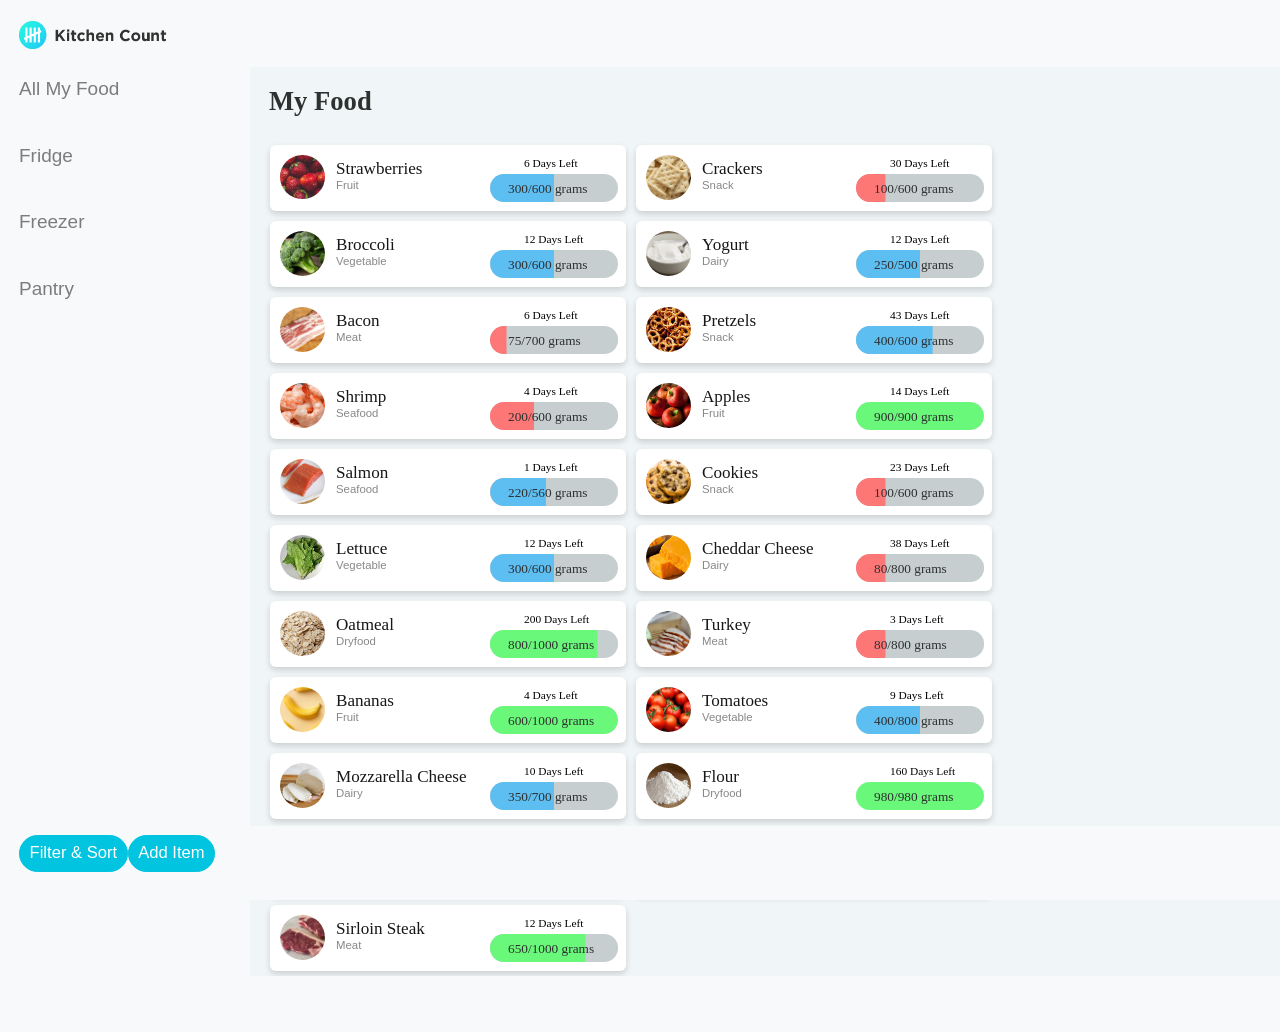
==== added.html @ c616e2ce "Initial commit" ====
<!DOCTYPE html>
<html lang="en">

<head>
  <meta charset="utf-8">
  <meta http-equiv="X-UA-Compatible" content="IE=edge">
  <meta name="viewport" content="width=device-width, initial-scale=1, shrink-to-fit=no">
  <meta name="description" content="">
  <meta name="author" content="">
  <title>Kitchen Count</title>
  <!-- Bootstrap core CSS-->
  <link href="vendor/bootstrap/css/bootstrap.min.css" rel="stylesheet">
  <!-- Custom fonts for this template-->
  <link href="vendor/font-awesome/css/font-awesome.min.css" rel="stylesheet" type="text/css">
  <!-- Custom styles for this template-->
  <link href="css/sb-admin.css" rel="stylesheet"> 
    
  <!-- Isotope CSS -->
  <link rel="stylesheet" href="css/isotope-docs.css" media="screen">
    
</head>

<body class="fixed-nav sticky-footer bg-light" id="page-top">
  <!-- Navigation-->
  <nav class="navbar navbar-expand-lg navbar-light bg-light fixed-top" id="mainNav">
    <a class="navbar-brand" href="index.html"><img src= img/logo-1.png width="150px;"> </a>
    <button class="navbar-toggler navbar-toggler-right" type="button" data-toggle="collapse" data-target="#navbarResponsive" aria-controls="navbarResponsive" aria-expanded="false" aria-label="Toggle navigation">
      <span class="navbar-toggler-icon"></span>
    </button>
      
    <!-- Start of top nav -->
      
    <div class="collapse navbar-collapse" id="navbarResponsive">
      <ul class="navbar-nav navbar-sidenav" id="exampleAccordion">
        <li class="nav-item" data-toggle="tooltip" data-placement="right" title="Dashboard">
          <a class="nav-link" href="index.html">
           
            <span class="nav-link-text">All My Food</span>
          </a>
        </li>
        <li class="nav-item" data-toggle="tooltip" data-placement="right" title="Charts">
          <a class="nav-link" href="fridge.html">
            
            <span class="nav-link-text">Fridge</span>
          </a>
        </li>
        <li class="nav-item" data-toggle="tooltip" data-placement="right" title="Tables">
          <a class="nav-link" href="freezer.html">
          
            <span class="nav-link-text">Freezer</span>
          </a>
        </li>
        
           <li class="nav-item" data-toggle="tooltip" data-placement="right" title="Tables">
          <a class="nav-link" href="pantry.html">
          
            <span class="nav-link-text">Pantry</span>
          </a>
        </li>
          
          
          
          
        <!--<li class="nav-item" data-toggle="tooltip" data-placement="right" title="Components">
          <a class="nav-link nav-link-collapse collapsed" data-toggle="collapse" href="#collapseComponents" data-parent="#exampleAccordion">
            <i class="fa fa-fw fa-wrench"></i> 
            <span class="nav-link-text">Pantry</span> -->
        <!--  </a>
          <ul class="sidenav-second-level collapse" id="collapseComponents">
            <li>
              <a href="navbar.html">Navbar</a>
            </li>
            <li>
              <a href="cards.html">Cards</a>
            </li>
          </ul>
        </li>
        <li class="nav-item" data-toggle="tooltip" data-placement="right" title="Example Pages">
          <a class="nav-link nav-link-collapse collapsed" data-toggle="collapse" href="#collapseExamplePages" data-parent="#exampleAccordion">
            <i class="fa fa-fw fa-file"></i>
            <span class="nav-link-text">Example Pages</span>
          </a>
          <ul class="sidenav-second-level collapse" id="collapseExamplePages">
            <li>
              <a href="login.html">Login Page</a>
            </li>
            <li>
              <a href="register.html">Registration Page</a>
            </li>
            <li>
              <a href="forgot-password.html">Forgot Password Page</a>
            </li>
            <li>
              <a href="blank.html">Blank Page</a>
            </li>
          </ul>
        </li>
        <li class="nav-item" data-toggle="tooltip" data-placement="right" title="Menu Levels">
          <a class="nav-link nav-link-collapse collapsed" data-toggle="collapse" href="#collapseMulti" data-parent="#exampleAccordion">
            <i class="fa fa-fw fa-sitemap"></i>
            <span class="nav-link-text">Menu Levels</span>
          </a>
          <ul class="sidenav-second-level collapse" id="collapseMulti">
            <li>
              <a href="#">Second Level Item</a>
            </li>
            <li>
              <a href="#">Second Level Item</a>
            </li>
            <li>
              <a href="#">Second Level Item</a>
            </li>
            <li>
              <a class="nav-link-collapse collapsed" data-toggle="collapse" href="#collapseMulti2">Third Level</a>
              <ul class="sidenav-third-level collapse" id="collapseMulti2">
                <li>
                  <a href="#">Third Level Item</a>
                </li>
                <li>
                  <a href="#">Third Level Item</a>
                </li>
                <li>
                  <a href="#">Third Level Item</a>
                </li>
              </ul>
            </li>
          </ul>
        </li>
        <li class="nav-item" data-toggle="tooltip" data-placement="right" title="Link">
          <a class="nav-link" href="#">
            <i class="fa fa-fw fa-link"></i>
            <span class="nav-link-text">Link</span>
          </a>
        </li> -->
     
          
        
    <!-- start of TOP NAV -->    
        
     <!-- <ul class="navbar-nav ml-auto">
        <li class="nav-item dropdown">
          <a class="nav-link dropdown-toggle mr-lg-2" id="messagesDropdown" href="#" data-toggle="dropdown" aria-haspopup="true" aria-expanded="false">
            <i class="fa fa-fw fa-envelope"></i>
            <span class="d-lg-none">Messages
              <span class="badge badge-pill badge-primary">12 New</span>
            </span>
            <span class="indicator text-primary d-none d-lg-block">
              <i class="fa fa-fw fa-circle"></i>
            </span>
          </a>
          <div class="dropdown-menu" aria-labelledby="messagesDropdown">
            <h6 class="dropdown-header">New Messages:</h6>
            <div class="dropdown-divider"></div>
            <a class="dropdown-item" href="#">
              <strong>David Miller</strong>
              <span class="small float-right text-muted">11:21 AM</span>
              <div class="dropdown-message small">Hey there! This new version of SB Admin is pretty awesome! These messages clip off when they reach the end of the box so they don't overflow over to the sides!</div>
            </a>
            <div class="dropdown-divider"></div>
            <a class="dropdown-item" href="#">
              <strong>Jane Smith</strong>
              <span class="small float-right text-muted">11:21 AM</span>
              <div class="dropdown-message small">I was wondering if you could meet for an appointment at 3:00 instead of 4:00. Thanks!</div>
            </a>
            <div class="dropdown-divider"></div>
            <a class="dropdown-item" href="#">
              <strong>John Doe</strong>
              <span class="small float-right text-muted">11:21 AM</span>
              <div class="dropdown-message small">I've sent the final files over to you for review. When you're able to sign off of them let me know and we can discuss distribution.</div>
            </a>
            <div class="dropdown-divider"></div>
            <a class="dropdown-item small" href="#">View all messages</a>
          </div>
        </li>
        <li class="nav-item dropdown">
          <a class="nav-link dropdown-toggle mr-lg-2" id="alertsDropdown" href="#" data-toggle="dropdown" aria-haspopup="true" aria-expanded="false">
            <i class="fa fa-fw fa-bell"></i>
            <span class="d-lg-none">Alerts
              <span class="badge badge-pill badge-warning">6 New</span>
            </span>
            <span class="indicator text-warning d-none d-lg-block">
              <i class="fa fa-fw fa-circle"></i>
            </span>
          </a>
          <div class="dropdown-menu" aria-labelledby="alertsDropdown">
            <h6 class="dropdown-header">New Alerts:</h6>
            <div class="dropdown-divider"></div>
            <a class="dropdown-item" href="#">
              <span class="text-success">
                <strong>
                  <i class="fa fa-long-arrow-up fa-fw"></i>Status Update</strong>
              </span>
              <span class="small float-right text-muted">11:21 AM</span>
              <div class="dropdown-message small">This is an automated server response message. All systems are online.</div>
            </a>
            <div class="dropdown-divider"></div>
            <a class="dropdown-item" href="#">
              <span class="text-danger">
                <strong>
                  <i class="fa fa-long-arrow-down fa-fw"></i>Status Update</strong>
              </span>
              <span class="small float-right text-muted">11:21 AM</span>
              <div class="dropdown-message small">This is an automated server response message. All systems are online.</div>
            </a>
            <div class="dropdown-divider"></div>
            <a class="dropdown-item" href="#">
              <span class="text-success">
                <strong>
                  <i class="fa fa-long-arrow-up fa-fw"></i>Status Update</strong>
              </span>
              <span class="small float-right text-muted">11:21 AM</span>
              <div class="dropdown-message small">This is an automated server response message. All systems are online.</div>
            </a>
            <div class="dropdown-divider"></div>
            <a class="dropdown-item small" href="#">View all alerts</a>
          </div>
        </li>
        <li class="nav-item">
          <form class="form-inline my-2 my-lg-0 mr-lg-2">
            <div class="input-group">
              <input class="form-control" type="text" placeholder="Search for...">
              <span class="input-group-append">
                <button class="btn btn-primary" type="button">
                  <i class="fa fa-search"></i>
                </button>
              </span>
            </div>
          </form>
        </li>
        <li class="nav-item">
          <a class="nav-link" data-toggle="modal" data-target="#exampleModal">
            <i class="fa fa-fw fa-sign-out"></i>Logout</a>
        </li>
      </ul>
        <!-- End of top Nav -->
        
    </div>
    </nav>
      <!-- end of NAV -->
      
  </nav>
  <div class="content-wrapper">
    <div class="container-fluid">
      <!-- Breadcrumbs-->
     <!-- <ol class="breadcrumb">
        <li class="breadcrumb-item">
          <a href="index.html">Dashboard</a>
        </li>
        <li class="breadcrumb-item active">Blank Page</li>
      </ol> -->
      <div class="row">
          
        <div class="col-12">
          <h3>My Food</h3>
  
            
            
<!-- original placement and title for ADD ITEM BTN -->
<!-- <p><button type="button" class="btn btn-primary" data-toggle="modal" data-target="#exampleModalCenter">
 Add Food Item </button></p> -->
        
            
<!-- start of the modal code for adding items -->            
<!-- Modal -->
<div class="modal fade" id="exampleModalCenter" tabindex="-1" role="dialog" aria-labelledby="exampleModalCenterTitle" aria-hidden="true">
  <div class="modal-dialog modal-dialog-centered" role="document">
    <div class="modal-content">
      <div class="modal-header">
        <h3 class="modal-title" id="exampleModalLongTitle">Add Food Item</h3>
        <button type="button" class="close" data-dismiss="modal" aria-label="Close">
          <span aria-hidden="true">&times;</span>
        </button>
      </div>
      <div class="modal-body">
        
          
          
          <div class="card-body">
        <form>
          <div class="form-group">
            <div class="form-row">
              <div class="col-md-6">
                <label for="exampleInputName">Item Name</label>
                <input class="form-control" id="exampleInputName" type="text" aria-describedby="nameHelp" placeholder="Enter the name of the food item">
              </div>
              <div class="col-md-6">
                <label for="exampleInputLastName">Quantity</label>
                <input class="form-control" id="exampleInputLastName" type="text" aria-describedby="nameHelp" placeholder="Enter last name">
              </div>
            </div>
          </div>
            
            
            
          <div class="form-group">
            <label for="exampleInputEmail1">Expiration</label>
            <input class="form-control" id="exampleInputEmail1" type="email" aria-describedby="emailHelp" placeholder="Enter email">
          </div>
            
          <div class="form-group">
            <div class="form-row">
              <div class="col-md-6">
                <label for="exampleInputPassword1">Password</label>
                <input class="form-control" id="exampleInputPassword1" type="password" placeholder="Password">
              </div>
              <div class="col-md-6">
                <label for="exampleConfirmPassword">Confirm password</label>
                <input class="form-control" id="exampleConfirmPassword" type="password" placeholder="Confirm password">
              </div>
            </div>
          </div>
         
        </form>
        
      </div>
          
          
          
      </div>
      <div class="modal-footer">
        <button type="button" class="btn btn-secondary btn-sm" data-dismiss="modal">Cancel</button>
        <!--<button class="insert-button btn-primary">Add</button> -->
          
          
      <button type="button" class="btn btn-primary btn-sm" data-dismiss="modal">Add item</button>
      </div>
    </div>
  </div>
</div>
          
<!-- End of the modal for adding items -->            

<!-- Modal for edit -->            
<div class="modal fade" id="editmodal" tabindex="-1" role="dialog" aria-labelledby="exampleModalCenterTitle" aria-hidden="true">
  <div class="modal-dialog modal-dialog-centered" role="document">
    <div class="modal-content">
      <div class="modal-header">
        <h3> Strawberries</h3>
        <button type="button" class="close" data-dismiss="modal" aria-label="Close">
          <span aria-hidden="true">&times;</span>
        </button>
      </div>
      <div class="modal-body">
        ...
      </div>
      <div class="modal-footer">
        <button type="button" class="btn btn-secondary" data-dismiss="modal">Cancel</button>
        <button type="button" class="btn btn-primary">Save</button>
      </div>
    </div>
  </div>
</div>            
      
            
            
            

         <!-- <p>This is a visual list of all the items you have in your fridge.</p> -->
            
            
            
            <!-- ISOTOPE integration -->
      
       <div class="big-demo" data-js="hero-demo">

              <!--
  <div class="ui-group">
    <h3 class="ui-group__title">Filter</h3>
    <div class="filters button-group js-radio-button-group">
      <button class="button is-checked" data-filter="*">show all</button>
      <button class="button" data-filter=".metal">Meat</button>
      <button class="button" data-filter=".transition">Dairy</button>
      <button class="button" data-filter="ium">Fruit</button>
    </div>
  </div>
  <div class="ui-group">
    <h3 class="ui-group__title">Sort</h3>
    <div class="sort-by button-group js-radio-button-group">
      <button class="button is-checked" data-sort-by="original-order">original order</button>
      <button class="button" data-sort-by="name">Name</button>
      <button class="button" data-sort-by="symbol">Quantity</button>
      <button class="button" data-sort-by="Expiration">Expiration</button>
    </div>
  </div> -->


<!--<pre class="code-display"><code>$grid.isotope({
  itemSelector: <span class="string">&apos;.element-item&apos;</span>,
  layoutMode: <span class="string">&apos;fitRows&apos;</span>,
  ...
})</code></pre> -->
           
          

  <div class="grid">
      
      <div class="element-item fruit " data-category="fruit" data-toggle="modal" data-target="#editmodal">
        <h5 class="name">Strawberries</h5>      
          <p class="symbol"><img src= img/strawberries.jpg width="45px;" style="border-radius:50px;"></p>  
        <p class="type">Fruit</p>      
        <p class="bar"><img src= img/50.png ></p>   
        <p class="weight">300/600 grams</p>  
        <p class="number">6 Days Left</p>   
      </div>
      
 <div class="element-item snack " data-category="snack">
        <h5 class="name">Crackers</h5>
        <p class="symbol"><img src= img/crackers.jpg width="45px;" style="border-radius:50px;"></p>  
       <!-- <p class="symbol"><img src= img/apples.jpg width="45px;"></p> -->
        <p class="type">Snack</p>
        <p class="bar"><img src= img/16.png ></p>   
        <p class="weight">100/600 grams</p>  
        <p class="number">30 Days Left</p>  
      </div>
       
    
       <div class="element-item vegetable " data-category="post-transition">
        <h5 class="name">Broccoli</h5>
        <p class="symbol"><img src= img/broc.jpg width="45px;" style="border-radius:50px;"></p>  
        <!--<p class="symbol"><img src= img/lettuce.jpg width="45px;"></p> -->
         <p class="type">Vegetable</p>
        <p class="bar"><img src= img/50.png ></p>   
        <p class="weight">300/600 grams</p>  
        <p class="number">12 Days Left</p>  
      </div>
      
      <div class="element-item dairy " data-category="dairy">
        <h5 class="name">Yogurt</h5>
         <p class="symbol"><img src= img/yogurt.jpg width="45px;" style="border-radius:50px;"></p>  
        <!--<p class="symbol"><img src= img/lettuce.jpg width="45px;"></p> -->
         <p class="type">Dairy</p>
        <p class="bar"><img src= img/50.png ></p>   
        <p class="weight">250/500 grams</p>  
        <p class="number">12 Days Left</p>  
      </div>
      
      
      <div class="element-item meat " data-category="meat" data-toggle="modal" data-target="#editmodal">
        <h5 class="name">Bacon</h5>      
          <p class="symbol"><img src= img/bacon.jpg width="45px;" style="border-radius:50px;"></p>  
        <p class="type">Meat</p>      
        <p class="bar"><img src= img/10.png ></p>   
        <p class="weight">75/700 grams</p>  
        <p class="number">6 Days Left</p>   
      </div>
      
      
      <div class="element-item snack " data-category="snack">
        <h5 class="name">Pretzels</h5>
        <p class="symbol"><img src= img/pretzels.jpg width="45px;" style="border-radius:50px;"></p>  
       <!-- <p class="symbol"><img src= img/apples.jpg width="45px;"></p> -->
        <p class="type">Snack</p>
        <p class="bar"><img src= img/60.png ></p>   
        <p class="weight">400/600 grams</p>  
        <p class="number">43 Days Left</p>  
      </div>
      
      
      <div class="element-item seafood " data-category="seafood">
        <h5 class="name">Shrimp</h5>
      <!-- <p class="symbol"><img src= img/milk.jpg width="45px;"></p> -->   
      <!-- <img class="img-circle" src="img/milk.jpg" width="45px" height="45px";> -->
          <p class="symbol"><img src= img/shrimp.jpg width="45px;" style="border-radius:50px;"></p>
          <p class="type">Seafood</p>
        <p class="bar"><img src= img/32.png ></p>   
        <p class="weight">200/600 grams</p>  
        <p class="number">4 Days Left</p>   
      </div>
      
      
      <div class="element-item fruit " data-category="fruit">
        <h5 class="name">Apples</h5>
        <p class="symbol"><img src= img/apples.jpg width="45px;" style="border-radius:50px;"></p>  
       <!-- <p class="symbol"><img src= img/apples.jpg width="45px;"></p> -->
        <p class="type">Fruit</p>
        <p class="bar"><img src= img/100.png ></p>   
        <p class="weight">900/900 grams</p>  
        <p class="number">14 Days Left</p>  
      </div>
      
      
      
      <div class="element-item seafood " data-category="seafood">
        <h5 class="name">Salmon</h5>
        <p class="symbol"><img src= img/salmon.jpg width="45px;" style="border-radius:50px;"></p>  
      <!--  <p class="symbol"><img src= img/salmon.jpg width="45px;"></p> -->
        <p class="type">Seafood</p>
        <p class="bar"><img src= img/40.png ></p>   
        <p class="weight">220/560 grams</p>  
        <p class="number">1 Days Left</p>  
      </div>
      
       <div class="element-item snack " data-category="snack">
        <h5 class="name">Cookies</h5>
        <p class="symbol"><img src= img/cookies.jpg width="45px;" style="border-radius:50px;"></p>  
       <!-- <p class="symbol"><img src= img/apples.jpg width="45px;"></p> -->
        <p class="type">Snack</p>
        <p class="bar"><img src= img/16.png ></p>   
        <p class="weight">100/600 grams</p>  
        <p class="number">23 Days Left</p>  
      </div>
      
      
      <div class="element-item vegetable " data-category="post-transition">
        <h5 class="name">Lettuce</h5>
        <p class="symbol"><img src= img/lettuce.jpg width="45px;" style="border-radius:50px;"></p>  
        <!--<p class="symbol"><img src= img/lettuce.jpg width="45px;"></p> -->
         <p class="type">Vegetable</p>
        <p class="bar"><img src= img/50.png ></p>   
        <p class="weight">300/600 grams</p>  
        <p class="number">12 Days Left</p>  
      </div>
      
      <div class="element-item dairy " data-category="transition">
        <h5 class="name">Cheddar Cheese</h5>
        <p class="symbol"><img src= img/cheddar.jpg width="45px;" style="border-radius:50px;"></p>  
        <!--<p class="symbol"><img src= img/lettuce.jpg width="45px;"></p> -->
         <p class="type">Dairy</p>
        <p class="bar"><img src= img/16.png ></p>   
        <p class="weight">80/800 grams</p>  
        <p class="number">38 Days Left</p>  
      </div>
      
      
      <div class="element-item dryfood " data-category="dryfood">
        <h5 class="name">Oatmeal</h5>
       <p class="symbol"><img src= img/oat.jpg width="45px;" style="border-radius:50px;"></p>  
        <!--<p class="symbol"><img src= img/lettuce.jpg width="45px;"></p> -->
         <p class="type">Dryfood</p>
        <p class="bar"><img src= img/80.png ></p>   
        <p class="weight">800/1000 grams</p>  
        <p class="number">200 Days Left</p>  
      </div>
      
      
      <div class="element-item meat " data-category="meat">
        <h5 class="name">Turkey</h5>
         <p class="symbol"><img src= img/turkey.jpg width="45px;" style="border-radius:50px;"></p>  
        <!--<p class="symbol"><img src= img/lettuce.jpg width="45px;"></p> -->
         <p class="type">Meat</p>
        <p class="bar"><img src= img/16.png ></p>   
        <p class="weight">80/800 grams</p>  
        <p class="number">3 Days Left</p>  
      </div>
      
      
      <div class="element-item fruit " data-category="fruit">
        <h5 class="name">Bananas</h5>
        <p class="symbol"><img src= img/banana.jpg width="45px;" style="border-radius:50px;"></p>  
       <!-- <p class="symbol"><img src= img/apples.jpg width="45px;"></p> -->
        <p class="type">Fruit</p>
        <p class="bar"><img src= img/100.png ></p>   
        <p class="weight">600/1000 grams</p>  
        <p class="number">4 Days Left</p>  
      </div>
      
      <div class="element-item vegetable " data-category="alkali">
        <h5 class="name">Tomatoes</h5>
         <p class="symbol"><img src= img/tomatoes.jpg width="45px;" style="border-radius:50px;"></p>  
        <!--<p class="symbol"><img src= img/lettuce.jpg width="45px;"></p> -->
         <p class="type">Vegetable</p>
        <p class="bar"><img src= img/50.png ></p>   
        <p class="weight">400/800 grams</p>  
        <p class="number">9 Days Left</p>  
      </div>
      
      <div class="element-item dairy " data-category="dairy">
        <h5 class="name">Mozzarella Cheese</h5>
         <p class="symbol"><img src= img/mozz.jpg width="45px;" style="border-radius:50px;"></p>  
        <!--<p class="symbol"><img src= img/lettuce.jpg width="45px;"></p> -->
         <p class="type">Dairy</p>
        <p class="bar"><img src= img/50.png ></p>   
        <p class="weight">350/700 grams</p>  
        <p class="number">10 Days Left</p>  
      </div>
      
      <div class="element-item dryfood " data-category="transition">
        <h5 class="name">Flour</h5>
         <p class="symbol"><img src= img/flour.jpg width="45px;" style="border-radius:50px;"></p>  
        <!--<p class="symbol"><img src= img/lettuce.jpg width="45px;"></p> -->
         <p class="type">Dryfood</p>
        <p class="bar"><img src= img/100.png ></p>   
        <p class="weight">980/980 grams</p>  
        <p class="number">160 Days Left</p>  
      </div>
      
      <div class="element-item dryfood " data-category="dryfood">
        <h5 class="name">Peanuts</h5>
       <p class="symbol"><img src= img/peanuts.jpg width="45px;" style="border-radius:50px;"></p>  
        <!--<p class="symbol"><img src= img/lettuce.jpg width="45px;"></p> -->
         <p class="type">Dryfood</p>
        <p class="bar"><img src= img/80.png ></p>   
        <p class="weight">800/1000 grams</p>  
        <p class="number">180 Days Left</p>  
      </div>
      
      <div class="element-item dairy " data-category="transition">
        <h5 class="name">Butter</h5>
        <p class="symbol"><img src= img/butter.jpg width="45px;" style="border-radius:50px;"></p>  
        <!--<p class="symbol"><img src= img/lettuce.jpg width="45px;"></p> -->
         <p class="type">Dairy</p>
        <p class="bar"><img src= img/80.png ></p>   
        <p class="weight">700/800 grams</p>  
        <p class="number">48 Days Left</p>  
      </div>
      
      
       <div class="element-item meat " data-category="meat">
        <h5 class="name">Sirloin Steak</h5>
       <p class="symbol"><img src= img/steak.jpg width="45px;" style="border-radius:50px;"></p>  
        <!--<p class="symbol"><img src= img/lettuce.jpg width="45px;"></p> -->
         <p class="type">Meat</p>
        <p class="bar"><img src= img/75.png ></p>   
        <p class="weight">650/1000 grams</p>  
        <p class="number">12 Days Left</p>  
      </div>
      
      <!-- NOT USED RIGHT NOW -->
      
    <!--



<div class="element-item alkaline-earth metal " data-category="alkaline-earth">
        <h5 class="name">Calcium</h5>
        <p class="symbol"><img src= img/ width="45px;"></p>
        <p class="number">20</p>
        <p class="weight">40.078</p>
      </div>





<div class="element-item metalloid " data-category="metalloid">
        <h5 class="name">Antimony</h5>
        <p class="symbol">Sb</p>
        <p class="number">51</p>
        <p class="weight">121.76</p>
      </div>
      <div class="element-item transition metal " data-category="transition">
        <h5 class="name">Cobalt</h5>
        <p class="symbol">Co</p>
        <p class="number">27</p>
        <p class="weight">58.933</p>
      </div>
      <div class="element-item lanthanoid metal inner-transition " data-category="lanthanoid">
        <h5 class="name">Ytterbium</h5>
        <p class="symbol">Yb</p>
        <p class="number">70</p>
        <p class="weight">173.054</p>
      </div>
      <div class="element-item noble-gas nonmetal " data-category="noble-gas">
        <h5 class="name">Argon</h5>
        <p class="symbol">Ar</p>
        <p class="number">18</p>
        <p class="weight">39.948</p>
      </div>
      <div class="element-item diatomic nonmetal " data-category="diatomic">
        <h5 class="name">Nitrogen</h5>
        <p class="symbol">N</p>
        <p class="number">7</p>
        <p class="weight">14.007</p>
      </div>
      <div class="element-item actinoid metal inner-transition " data-category="actinoid">
        <h5 class="name">Uranium</h5>
        <p class="symbol">U</p>
        <p class="number">92</p>
        <p class="weight">238.029</p>
      </div>
      <div class="element-item actinoid metal inner-transition " data-category="actinoid">
        <h5 class="name">Plutonium</h5>
        <p class="symbol">Pu</p>
        <p class="number">94</p>
        <p class="weight">(244)</p>
      </div> -->
  </div>

  
              
              
            <!--  <nav class="navbar navbar-expand-lg navbar-light bg-light fixed-top" id="mainNav"> -->
              
              
              
<!-- original nav -->              
<!--<nav class="navbar navbar-default fixed-bottom"> -->
    <nav class="navbar navbar-expand-lg bg-light fixed-bottom">              
     <!-- <div class="container"> -->
        
            <p>
                <a class="btn btn-primary btn-sm" 
                   data-toggle="collapse" 
                   href="#collapseExample" 
                   role="button" 
                   aria-expanded="false" 
                   aria-controls="collapseExample">Filter &amp; Sort
                </a>
            </p>
        
                
                <p><button type="button" class="btn btn-primary btn-sm" data-toggle="modal" data-target="#exampleModalCenter"> Add Item </button></p>
                
                

<div class="collapse" id="collapseExample">
    <!-- card for nav -->
    <!-- <div class="card card-body"> -->
  
      
      
  <!--filter original -->    
 <!--      <div class="ui-group">
    <h3 class="ui-group__title">Filter</h3>
    <div class="filters button-group js-radio-button-group">
      <button class="button is-checked" data-filter="*">show all</button>
      <button class="button" data-filter=".metal">Meat</button>
      <button class="button" data-filter=".dairy">Dairy</button>
      <button class="button" data-filter=".fruit">Fruit</button>
    </div>
  </div>  -->    
    
    <!--        <div class="ui-group">
    <h5>Filter</h5>
    <div class="filters button-group js-radio-button-group btn-sm">
      <button class="button is-checked" data-filter="*">All</button>
      <button class="button" data-filter=".metal">Meat</button>
      <button class="button" data-filter=".dairy">Dairy</button>
      <button class="button" data-filter=".fruit">Fruit</button>
    </div>
  </div> -->
      
      <div class="ui-group"> 
           
    <!--    <div class="ui-group"> -->
     <!--  <h5>Filter</h5> --> 
    <div class="filters button-groups js-radio-button-group btn-sm">
      <h5>Filter</h5>    
      
          
      <button class="button is-checked" data-filter="*">All</button>
      <button class="button" data-filter=".meat">Meat</button>
      <button class="button" data-filter=".dairy">Dairy</button>
      <button class="button" data-filter=".seafood">Seafood</button>    
      <button class="button" data-filter=".fruit">Fruit</button>
      <button class="button" data-filter=".snack">Snack</button>     
      <button class="button" data-filter=".vegetable">Vegetable</button>    
      <button class="button" data-filter=".dryfood">Dry food</button>
           
    </div>
          
  </div>
    
  <div class="ui-group">
    <!--<h6 class="ui-group__title">Sort</h6> -->
   <!-- <h5>Sort</h5>  -->
    <div class="sort-by button-groups js-radio-button-group btn-sm">
      <h5>Sort</h5>  
      <button class="button is-checked" data-sort-by="original-order">Original</button>
      <button class="button" data-sort-by="name">Name</button>
     
      <button class="button" data-sort-by="number">Expiration</button>
      <button class="button" data-sort-by="weight">Weight</button>    
    </div>
  </div>
      
      
      
      
  <!--</div> -->
</div>
                  
    <!--    </div> -->
        
        
</nav>
         
              
              
              
              
              
              
              
 </div> 
            
            
            
            
            
    <!-- end of ISOTOPE code -->        
            
        </div>
      </div>
    </div>
    <!-- /.container-fluid-->
    <!-- /.content-wrapper-->
      
    <!-- original footer -->  
      
   <!-- <footer class="sticky-footer">
      <div class="container">
        <div class="text-center">
          <small>Copyright © Your Website 2018</small>
        </div>
      </div>
    </footer> -->
    <!-- Scroll to Top Button-->
   
      <!-- <a class="scroll-to-top rounded" href="#page-top">
      <i class="fa fa-angle-up"></i>
    </a> -->
      
      
      <!-- lower nav bar -->
      
      
      
      
      

      
      
      
      
      
      
      
      
      
     
      
      
     <!-- <div class="collapse navbar-collapse" id="navbarResponsive"> -->
      <!-- class="fixed-nav sticky-footer bg-dark" id="page-top">-->
        
      
<!--       <nav class="navbar navbar-default fixed-bottom">
      
  <a class="navbar-brand" href="#">Fixed bottom</a>
           
           
           
             
              <div class="container">
        
            
            <p>
  <a class="btn btn-primary" data-toggle="collapse" href="#collapseExample" role="button" aria-expanded="false" aria-controls="collapseExample">
    Filter &amp; Sort
  </a>
  
</p>
<div class="collapse" id="collapseExample">
  <div class="card card-body">
  
        <div class="ui-group">
    <h3 class="ui-group__title">Filter</h3>
    <div class="filters button-group js-radio-button-group">
      <button class="button is-checked" data-filter="*">show all</button>
      <button class="button" data-filter=".metal">Meat</button>
      <button class="button" data-filter=".transition">Dairy</button>
      <button class="button" data-filter="ium">Fruit</button>
    </div>
  </div>
  <div class="ui-group">
    <h3 class="ui-group__title">Sort</h3>
    <div class="sort-by button-group js-radio-button-group">
      <button class="button is-checked" data-sort-by="original-order">original order</button>
      <button class="button" data-sort-by="name">Name</button>
      <button class="button" data-sort-by="symbol">Quantity</button>
      <button class="button" data-sort-by="Expiration">Expiration</button>
    </div>
  </div>
      
      
      
      
  </div>
</div>
                  
        </div>
</nav>
         
         
         -->
       
    
     
      
      
      
      
    <!-- Logout Modal-->
    <div class="modal fade" id="exampleModal" tabindex="-1" role="dialog" aria-labelledby="exampleModalLabel" aria-hidden="true">
      <div class="modal-dialog" role="document">
        <div class="modal-content">
          <div class="modal-header">
            <h5 class="modal-title" id="exampleModalLabel">Ready to Leave?</h5>
            <button class="close" type="button" data-dismiss="modal" aria-label="Close">
              <span aria-hidden="true">×</span>
            </button>
          </div>
          <div class="modal-body">Select "Logout" below if you are ready to end your current session.</div>
          <div class="modal-footer">
            <button class="btn btn-secondary" type="button" data-dismiss="modal">Cancel</button>
            <a class="btn btn-primary" href="login.html">Logout</a>
          </div>
        </div>
      </div>
    </div>
    <!-- Bootstrap core JavaScript-->
    <script src="vendor/jquery/jquery.min.js"></script>
    <script src="vendor/bootstrap/js/bootstrap.bundle.min.js"></script>
    <!-- Core plugin JavaScript-->
    <script src="vendor/jquery-easing/jquery.easing.min.js"></script>
    <!-- Custom scripts for all pages-->
    <script src="js/sb-admin.min.js"></script>
  </div>
    
    <!-- isotope JS -->
    
    <script src="https://code.jquery.com/jquery-3.1.1.min.js"></script>
    <script>window.jQuery || document.write('<script src="js/jquery.min.js"><\/script>')</script> 

  <script src="js/isotope-docs.js"></script>
  
  <!--<script src="js/isotope.pkgd.js"></script> -->
    
</body>

</html>
---- css/sb-admin.css ----
html {
  position: relative;
  min-height: 100%;
}

body {
  overflow-x: hidden;
  background: #F0F6F7;    
}



body.sticky-footer {
  margin-bottom: 56px;
}

body.sticky-footer .content-wrapper {
  min-height: calc(100vh - 56px - 56px);
}

body.fixed-nav {
  padding-top: 56px;
}


.btn-primary:hover, .btn-primary:focus, .btn-primary:active, .btn-primary.active, .open>.dropdown-toggle.btn-primary {
    color: #ffffff;
    background-color: #23D6F0;
    border-color: #23D6F0; /*set the color you want here*/
}

.btn-primary {
    border-radius: 25rem;
    background-color: #00C4E0;
    border-color: #00C4E0;
}

.btn-secondary {
    border-radius: 25rem;
    background-color: #646464;
    border-color: #646464;
}




.content-wrapper {
  min-height: calc(100vh - 56px);
  padding-top: 1rem;
}

.scroll-to-top {
  position: fixed;
  right: 15px;
  bottom: 3px;
  display: none;
  width: 50px;
  height: 50px;
  text-align: center;
  color: white;
  background: rgba(52, 58, 64, 0.5);
  line-height: 45px;
}

.scroll-to-top:focus, .scroll-to-top:hover {
  color: white;
}

.scroll-to-top:hover {
  background: #343a40;
}

.scroll-to-top i {
  font-weight: 800;
}

.smaller {
  font-size: 0.7rem;
}

.o-hidden {
  overflow: hidden !important;
}

.z-0 {
  z-index: 0;
}

.z-1 {
  z-index: 1;
}

#mainNav .navbar-collapse {
  overflow: auto;
  max-height: 75vh;
}

#mainNav .navbar-collapse .navbar-nav .nav-item .nav-link {
  cursor: pointer;
}

#mainNav .navbar-collapse .navbar-sidenav .nav-link-collapse:after {
  float: right;
  content: '\f107';
  font-family: 'FontAwesome';
}

#mainNav .navbar-collapse .navbar-sidenav .nav-link-collapse.collapsed:after {
  content: '\f105';
}

#mainNav .navbar-collapse .navbar-sidenav .sidenav-second-level,
#mainNav .navbar-collapse .navbar-sidenav .sidenav-third-level {
  padding-left: 0;
}

#mainNav .navbar-collapse .navbar-sidenav .sidenav-second-level > li > a,
#mainNav .navbar-collapse .navbar-sidenav .sidenav-third-level > li > a {
  display: block;
  padding: 0.5em 0;
}

#mainNav .navbar-collapse .navbar-sidenav .sidenav-second-level > li > a:focus, #mainNav .navbar-collapse .navbar-sidenav .sidenav-second-level > li > a:hover,
#mainNav .navbar-collapse .navbar-sidenav .sidenav-third-level > li > a:focus,
#mainNav .navbar-collapse .navbar-sidenav .sidenav-third-level > li > a:hover {
  text-decoration: none;
}

#mainNav .navbar-collapse .navbar-sidenav .sidenav-second-level > li > a {
  padding-left: 1em;
}

#mainNav .navbar-collapse .navbar-sidenav .sidenav-third-level > li > a {
  padding-left: 2em;
}

#mainNav .navbar-collapse .sidenav-toggler {
  display: none;
}

#mainNav .navbar-collapse .navbar-nav > .nav-item.dropdown > .nav-link {
  position: relative;
  min-width: 45px;
}

#mainNav .navbar-collapse .navbar-nav > .nav-item.dropdown > .nav-link:after {
  float: right;
  width: auto;
  content: '\f105';
  border: none;
  font-family: 'FontAwesome';
}

#mainNav .navbar-collapse .navbar-nav > .nav-item.dropdown > .nav-link .indicator {
  position: absolute;
  top: 5px;
  left: 21px;
  font-size: 10px;
}

#mainNav .navbar-collapse .navbar-nav > .nav-item.dropdown.show > .nav-link:after {
  content: '\f107';
}

#mainNav .navbar-collapse .navbar-nav > .nav-item.dropdown .dropdown-menu > .dropdown-item > .dropdown-message {
  overflow: hidden;
  max-width: none;
  text-overflow: ellipsis;
}

@media (min-width: 992px) {
  #mainNav .navbar-brand {
    width: 250px;
  }
  #mainNav .navbar-collapse {
    overflow: visible;
    max-height: none;
  }
  #mainNav .navbar-collapse .navbar-sidenav {
    position: absolute;
    top: 0;
    left: 0;
    -webkit-flex-direction: column;
    -ms-flex-direction: column;
    flex-direction: column;
    margin-top: 56px;
  }
  #mainNav .navbar-collapse .navbar-sidenav > .nav-item {
    width: 250px;
    padding: 0;
  }
  #mainNav .navbar-collapse .navbar-sidenav > .nav-item > .nav-link {
    padding: 1em;
  }
  #mainNav .navbar-collapse .navbar-sidenav > .nav-item .sidenav-second-level,
  #mainNav .navbar-collapse .navbar-sidenav > .nav-item .sidenav-third-level {
    padding-left: 0;
    list-style: none;
  }
  #mainNav .navbar-collapse .navbar-sidenav > .nav-item .sidenav-second-level > li,
  #mainNav .navbar-collapse .navbar-sidenav > .nav-item .sidenav-third-level > li {
    width: 250px;
  }
  #mainNav .navbar-collapse .navbar-sidenav > .nav-item .sidenav-second-level > li > a,
  #mainNav .navbar-collapse .navbar-sidenav > .nav-item .sidenav-third-level > li > a {
    padding: 1em;
  }
  #mainNav .navbar-collapse .navbar-sidenav > .nav-item .sidenav-second-level > li > a {
    padding-left: 2.75em;
  }
  #mainNav .navbar-collapse .navbar-sidenav > .nav-item .sidenav-third-level > li > a {
    padding-left: 3.75em;
  }
  #mainNav .navbar-collapse .navbar-nav > .nav-item.dropdown > .nav-link {
    min-width: 0;
  }
  #mainNav .navbar-collapse .navbar-nav > .nav-item.dropdown > .nav-link:after {
    width: 24px;
    text-align: center;
  }
  #mainNav .navbar-collapse .navbar-nav > .nav-item.dropdown .dropdown-menu > .dropdown-item > .dropdown-message {
    max-width: 300px;
  }
}

#mainNav.fixed-top .sidenav-toggler {
  display: none;
}

@media (min-width: 992px) {
  #mainNav.fixed-top .navbar-sidenav {
    height: calc(100vh - 112px);
  }
  #mainNav.fixed-top .sidenav-toggler {
    position: absolute;
    top: 0;
    left: 0;
    display: flex;
    -webkit-flex-direction: column;
    -ms-flex-direction: column;
    flex-direction: column;
    margin-top: calc(100vh - 56px);
  }
  #mainNav.fixed-top .sidenav-toggler > .nav-item {
    width: 250px;
    padding: 0;
  }
  #mainNav.fixed-top .sidenav-toggler > .nav-item > .nav-link {
    padding: 1em;
  }
}

#mainNav.fixed-top.navbar-dark .sidenav-toggler {
  background-color: #ffffff;
}

#mainNav.fixed-top.navbar-dark .sidenav-toggler a i {
  color: #adb5bd;
}

#mainNav.fixed-top.navbar-light .sidenav-toggler {
  background-color: #ffffff;
}

#mainNav.fixed-top.navbar-light .sidenav-toggler a i {
  color: rgba(0, 0, 0, 0.5);
}

body.sidenav-toggled #mainNav.fixed-top .sidenav-toggler {
  overflow-x: hidden;
  width: 55px;
}

body.sidenav-toggled #mainNav.fixed-top .sidenav-toggler .nav-item,
body.sidenav-toggled #mainNav.fixed-top .sidenav-toggler .nav-link {
  width: 55px !important;
}

body.sidenav-toggled #mainNav.fixed-top #sidenavToggler i {
  -webkit-transform: scaleX(-1);
  -moz-transform: scaleX(-1);
  -o-transform: scaleX(-1);
  transform: scaleX(-1);
  filter: FlipH;
  -ms-filter: 'FlipH';
}

#mainNav.static-top .sidenav-toggler {
  display: none;
}

@media (min-width: 992px) {
  #mainNav.static-top .sidenav-toggler {
    display: flex;
  }
}

body.sidenav-toggled #mainNav.static-top #sidenavToggler i {
  -webkit-transform: scaleX(-1);
  -moz-transform: scaleX(-1);
  -o-transform: scaleX(-1);
  transform: scaleX(-1);
  filter: FlipH;
  -ms-filter: 'FlipH';
}

.content-wrapper {
  overflow-x: hidden;
  background: #F0F6F7;
}

@media (min-width: 992px) {
  .content-wrapper {
    margin-left: 250px;
  }
}

#sidenavToggler i {
  font-weight: 800;
}

.navbar-sidenav-tooltip.show {
  display: none;
}

@media (min-width: 992px) {
  body.sidenav-toggled .content-wrapper {
    margin-left: 55px;
  }
}

body.sidenav-toggled .navbar-sidenav {
  width: 55px;
}

body.sidenav-toggled .navbar-sidenav .nav-link-text {
  display: none;
}

body.sidenav-toggled .navbar-sidenav .nav-item,
body.sidenav-toggled .navbar-sidenav .nav-link {
  width: 55px !important;
}

body.sidenav-toggled .navbar-sidenav .nav-item:after,
body.sidenav-toggled .navbar-sidenav .nav-link:after {
  display: none;
}

body.sidenav-toggled .navbar-sidenav .nav-item {
  white-space: nowrap;
}

body.sidenav-toggled .navbar-sidenav-tooltip.show {
  display: flex;
}

#mainNav.navbar-dark .navbar-collapse .navbar-sidenav .nav-link-collapse:after {
  color: #868e96;
}

#mainNav.navbar-dark .navbar-collapse .navbar-sidenav > .nav-item > .nav-link {
  color: #868e96;
}

#mainNav.navbar-dark .navbar-collapse .navbar-sidenav > .nav-item > .nav-link:hover {
  color: #adb5bd;
}

#mainNav.navbar-dark .navbar-collapse .navbar-sidenav > .nav-item .sidenav-second-level > li > a,
#mainNav.navbar-dark .navbar-collapse .navbar-sidenav > .nav-item .sidenav-third-level > li > a {
  color: #868e96;
}

#mainNav.navbar-dark .navbar-collapse .navbar-sidenav > .nav-item .sidenav-second-level > li > a:focus, #mainNav.navbar-dark .navbar-collapse .navbar-sidenav > .nav-item .sidenav-second-level > li > a:hover,
#mainNav.navbar-dark .navbar-collapse .navbar-sidenav > .nav-item .sidenav-third-level > li > a:focus,
#mainNav.navbar-dark .navbar-collapse .navbar-sidenav > .nav-item .sidenav-third-level > li > a:hover {
  color: #adb5bd;
}

#mainNav.navbar-dark .navbar-collapse .navbar-nav > .nav-item.dropdown > .nav-link:after {
  color: #adb5bd;
}

@media (min-width: 992px) {
  #mainNav.navbar-dark .navbar-collapse .navbar-sidenav {
    background: #343a40;
  }
  #mainNav.navbar-dark .navbar-collapse .navbar-sidenav li.active a {
    color: white !important;
    background-color: #495057;
  }
  #mainNav.navbar-dark .navbar-collapse .navbar-sidenav li.active a:focus, #mainNav.navbar-dark .navbar-collapse .navbar-sidenav li.active a:hover {
    color: white;
  }
  #mainNav.navbar-dark .navbar-collapse .navbar-sidenav > .nav-item .sidenav-second-level,
  #mainNav.navbar-dark .navbar-collapse .navbar-sidenav > .nav-item .sidenav-third-level {
    background: #343a40;
  }
}

#mainNav.navbar-light .navbar-collapse .navbar-sidenav .nav-link-collapse:after {
  color: rgba(0, 0, 0, 0.5);
}

#mainNav.navbar-light .navbar-collapse .navbar-sidenav > .nav-item > .nav-link {
  color: rgba(0, 0, 0, 0.5);
}

#mainNav.navbar-light .navbar-collapse .navbar-sidenav > .nav-item > .nav-link:hover {
  color: rgba(0, 0, 0, 0.7);
}

#mainNav.navbar-light .navbar-collapse .navbar-sidenav > .nav-item .sidenav-second-level > li > a,
#mainNav.navbar-light .navbar-collapse .navbar-sidenav > .nav-item .sidenav-third-level > li > a {
  color: rgba(0, 0, 0, 0.5);
}

#mainNav.navbar-light .navbar-collapse .navbar-sidenav > .nav-item .sidenav-second-level > li > a:focus, #mainNav.navbar-light .navbar-collapse .navbar-sidenav > .nav-item .sidenav-second-level > li > a:hover,
#mainNav.navbar-light .navbar-collapse .navbar-sidenav > .nav-item .sidenav-third-level > li > a:focus,
#mainNav.navbar-light .navbar-collapse .navbar-sidenav > .nav-item .sidenav-third-level > li > a:hover {
  color: rgba(0, 0, 0, 0.7);
}

#mainNav.navbar-light .navbar-collapse .navbar-nav > .nav-item.dropdown > .nav-link:after {
  color: rgba(0, 0, 0, 0.5);
}

@media (min-width: 992px) {
  #mainNav.navbar-light .navbar-collapse .navbar-sidenav {
    background: #f8f9fa;
  }
  #mainNav.navbar-light .navbar-collapse .navbar-sidenav li.active a {
    color: #000 !important;
    background-color: #e9ecef;
  }
  #mainNav.navbar-light .navbar-collapse .navbar-sidenav li.active a:focus, #mainNav.navbar-light .navbar-collapse .navbar-sidenav li.active a:hover {
    color: #000;
  }
  #mainNav.navbar-light .navbar-collapse .navbar-sidenav > .nav-item .sidenav-second-level,
  #mainNav.navbar-light .navbar-collapse .navbar-sidenav > .nav-item .sidenav-third-level {
    background: #f8f9fa;
  }
}

.card {
    
     font-family: 'gothambook';
    border: 0px;
    
    
      -webkit-box-shadow: 0px 3px 6px 0px rgba(0,0,0,0.16);
-moz-box-shadow: 0px 3px 6px 0px rgba(0,0,0,0.16);
box-shadow: 0px 3px 6px 0px rgba(0,0,0,0.16);
}

.card-header {
    
    font-family: 'gothambold';
    background-color: #ffffff;
}

.card-body-icon {
  position: absolute;
  z-index: 0;
  top: -25px;
  right: -25px;
  font-size: 5rem;
  -webkit-transform: rotate(15deg);
  -ms-transform: rotate(15deg);
  transform: rotate(15deg);
      
}

@media (min-width: 576px) {
  .card-columns {
    column-count: 1;
  }
}

@media (min-width: 768px) {
  .card-columns {
    column-count: 2;
  }
}

@media (min-width: 1200px) {
  .card-columns {
    column-count: 2;
  }
}

.card-login {
  max-width: 25rem;
}

.card-register {
  max-width: 40rem;
}

footer.sticky-footer {
  position: absolute;
  right: 0;
  bottom: 0;
  width: 100%;
  height: 56px;
  background-color: #e9ecef;
  line-height: 55px;
}

@media (min-width: 992px) {
  footer.sticky-footer {
    width: calc(100% - 250px);
  }
}

@media (min-width: 992px) {
  body.sidenav-toggled footer.sticky-footer {
    width: calc(100% - 55px);
  }
    
    
    /* ADDED */
    
    
    
    .img-circle {
    
    border-radius: 50%;    
    position: absolute;
    left: 12px;
    top: -4px;    
}
    
    
    
    
    
    
    
    
    
    
    
}
---- css/isotope-docs.css ----
/*! normalize.css v4.1.1 | MIT License | github.com/necolas/normalize.css */

/**
 * 1. Change the default font family in all browsers (opinionated).
 * 2. Correct the line height in all browsers.
 * 3. Prevent adjustments of font size after orientation changes in IE and iOS.
 */



@font-face {
  font-family: 'MyWebFont';

  src: url('font/gothambook.woff') format('woff'), 
       url('font/gothambold.woff') format('woff'), 
       url('font/gothambook.woff2')  format('woff2'), 
       url('font/gothambold.woff')  format('woff2');
 
}







html {
  font-family: sans-serif; /* 1 */
  line-height: 1.15; /* 2 */
  -ms-text-size-adjust: 100%; /* 3 */
  -webkit-text-size-adjust: 100%; /* 3 */
}

/**
 * Remove the margin in all browsers (opinionated).
 */

body {
  margin: 0;
}

/* HTML5 display definitions
   ========================================================================== */

/**
 * Add the correct display in IE 9-.
 * 1. Add the correct display in Edge, IE, and Firefox.
 * 2. Add the correct display in IE.
 */

article,
aside,
details, /* 1 */
figcaption,
figure,
footer,
header,
main, /* 2 */
menu,
nav,
section,
summary { /* 1 */
  display: block;
}

/**
 * Add the correct display in IE 9-.
 */

audio,
canvas,
progress,
video {
  display: inline-block;
}

/**
 * Add the correct display in iOS 4-7.
 */

audio:not([controls]) {
  display: none;
  height: 0;
}

/**
 * Add the correct vertical alignment in Chrome, Firefox, and Opera.
 */

progress {
  vertical-align: baseline;
}

/**
 * Add the correct display in IE 10-.
 * 1. Add the correct display in IE.
 */

template, /* 1 */
[hidden] {
  display: none;
}

/* Links
   ========================================================================== */

/**
 * 1. Remove the gray background on active links in IE 10.
 * 2. Remove gaps in links underline in iOS 8+ and Safari 8+.
 */

a {
  background-color: transparent; /* 1 */
  -webkit-text-decoration-skip: objects; /* 2 */
}

/**
 * Remove the outline on focused links when they are also active or hovered
 * in all browsers (opinionated).
 */

a:active,
a:hover {
  outline-width: 0;
}

/* Text-level semantics
   ========================================================================== */

/**
 * 1. Remove the bottom border in Firefox 39-.
 * 2. Add the correct text decoration in Chrome, Edge, IE, Opera, and Safari.
 */

abbr[title] {
  border-bottom: none; /* 1 */
  text-decoration: underline; /* 2 */
  text-decoration: underline dotted; /* 2 */
}

/**
 * Prevent the duplicate application of `bolder` by the next rule in Safari 6.
 */

b,
strong {
  font-weight: inherit;
}

/**
 * Add the correct font weight in Chrome, Edge, and Safari.
 */

b,
strong {
  font-weight: bolder;
}

/**
 * Add the correct font style in Android 4.3-.
 */

dfn {
  font-style: italic;
}

/**
 * Correct the font size and margin on `h1` elements within `section` and
 * `article` contexts in Chrome, Firefox, and Safari.
 */

h1 {
  font-size: 2em;
  margin: 0.67em 0;
  color: #000;    
}

/**
 * Add the correct background and color in IE 9-.
 */

mark {
  background-color: #ff0;
  color: #000;
}

/**
 * Add the correct font size in all browsers.
 */

small {
  font-size: 80%;
}

/**
 * Prevent `sub` and `sup` elements from affecting the line height in
 * all browsers.
 */

sub,
sup {
  font-size: 75%;
  line-height: 0;
  position: relative;
  vertical-align: baseline;
}

sub {
  bottom: -0.25em;
}

sup {
  top: -0.5em;
}

/* Embedded content
   ========================================================================== */

/**
 * Remove the border on images inside links in IE 10-.
 */

img {
  border-style: none;
}

/**
 * Hide the overflow in IE.
 */

svg:not(:root) {
  overflow: hidden;
}

/* Grouping content
   ========================================================================== */

/**
 * 1. Correct the inheritance and scaling of font size in all browsers.
 * 2. Correct the odd `em` font sizing in all browsers.
 */

code,
kbd,
pre,
samp {
  font-family: monospace, monospace; /* 1 */
  font-size: 1em; /* 2 */
}

/**
 * Add the correct margin in IE 8.
 */

figure {
  margin: 1em 40px;
}

/**
 * 1. Add the correct box sizing in Firefox.
 * 2. Show the overflow in Edge and IE.
 */

hr {
  box-sizing: content-box; /* 1 */
  height: 0; /* 1 */
  overflow: visible; /* 2 */
}

/* Forms
   ========================================================================== */

/**
 * 1. Change font properties to `inherit` in all browsers (opinionated).
 * 2. Remove the margin in Firefox and Safari.
 */

button,
input,
optgroup,
select,
textarea {
  font: inherit; /* 1 */
  margin: 0; /* 2 */
}

/**
 * Restore the font weight unset by the previous rule.
 */

optgroup {
  font-weight: bold;
}

/**
 * Show the overflow in IE.
 * 1. Show the overflow in Edge.
 */

button,
input { /* 1 */
  overflow: visible;
}

/**
 * Remove the inheritance of text transform in Edge, Firefox, and IE.
 * 1. Remove the inheritance of text transform in Firefox.
 */

button,
select { /* 1 */
  text-transform: none;
}

/**
 * 1. Prevent a WebKit bug where (2) destroys native `audio` and `video`
 *    controls in Android 4.
 * 2. Correct the inability to style clickable types in iOS and Safari.
 */

button,
html [type="button"], /* 1 */
[type="reset"],
[type="submit"] {
  -webkit-appearance: button; /* 2 */
}

/**
 * Remove the inner border and padding in Firefox.
 */

button::-moz-focus-inner,
[type="button"]::-moz-focus-inner,
[type="reset"]::-moz-focus-inner,
[type="submit"]::-moz-focus-inner {
  border-style: none;
  padding: 0;
}

/**
 * Restore the focus styles unset by the previous rule.
 */

button:-moz-focusring,
[type="button"]:-moz-focusring,
[type="reset"]:-moz-focusring,
[type="submit"]:-moz-focusring {
  outline: 1px dotted ButtonText;
}

/**
 * Change the border, margin, and padding in all browsers (opinionated).
 */

fieldset {
  border: 1px solid #c0c0c0;
  margin: 0 2px;
  padding: 0.35em 0.625em 0.75em;
}

/**
 * 1. Correct the text wrapping in Edge and IE.
 * 2. Correct the color inheritance from `fieldset` elements in IE.
 * 3. Remove the padding so developers are not caught out when they zero out
 *    `fieldset` elements in all browsers.
 */

legend {
  box-sizing: border-box; /* 1 */
  color: inherit; /* 2 */
  display: table; /* 1 */
  max-width: 100%; /* 1 */
  padding: 0; /* 3 */
  white-space: normal; /* 1 */
}

/**
 * Remove the default vertical scrollbar in IE.
 */

textarea {
  overflow: auto;
}

/**
 * 1. Add the correct box sizing in IE 10-.
 * 2. Remove the padding in IE 10-.
 */

[type="checkbox"],
[type="radio"] {
  box-sizing: border-box; /* 1 */
  padding: 0; /* 2 */
}

/**
 * Correct the cursor style of increment and decrement buttons in Chrome.
 */

[type="number"]::-webkit-inner-spin-button,
[type="number"]::-webkit-outer-spin-button {
  height: auto;
}

/**
 * 1. Correct the odd appearance in Chrome and Safari.
 * 2. Correct the outline style in Safari.
 */

[type="search"] {
  -webkit-appearance: textfield; /* 1 */
  outline-offset: -2px; /* 2 */
}

/**
 * Remove the inner padding and cancel buttons in Chrome and Safari on OS X.
 */

[type="search"]::-webkit-search-cancel-button,
[type="search"]::-webkit-search-decoration {
  -webkit-appearance: none;
}

/**
 * Correct the text style of placeholders in Chrome, Edge, and Safari.
 */

::-webkit-input-placeholder {
  color: inherit;
  opacity: 0.54;
}

/**
 * 1. Correct the inability to style clickable types in iOS and Safari.
 * 2. Change font properties to `inherit` in Safari.
 */

::-webkit-file-upload-button {
  -webkit-appearance: button; /* 1 */
  font: inherit; /* 2 */
}

@charset "UTF-8";
/* argument
------------------------- */

.argument {
  margin: 0.5rem 0;
  padding-left: 1.5rem;
}

.argument__type {
  color: #777;
}

.argument__type,
.argument__description {
  margin-left: 0.4rem;
}

.argument__type:before,
.argument__description:before {
  content: '·';
  padding-right: 0.4rem;
  display: inline-block;
}

/* button
------------------------- */

.button {
  display: inline-block;
  padding: 5px 15px;
  margin-bottom: 4px;
  width:110px;    
  font-family: 'gothambook';    
  background-color: #DAE1E2;
  background-image: linear-gradient( hsla(0, 0%, 0%, 0), hsla(0, 0%, 0%, 0.1) 
  
  );
  border: 1px solid #CCC;
  border-radius: 5px;
      
}

.button:enabled {
  cursor: pointer;
}

.button:enabled:hover {
  background-color: #69F87A;
}

.button.is-checked,
.button.is-selected {
  background-color: #69F87A;
  color: white;
}

.button:active {
  color: white;
  background-color: #59F;
  box-shadow: inset 0 1px 10px hsla(0, 0%, 0%, 0.8);
}

/* hide radio inputs */
.button input[type="radio"] { display: none; }

/* ---- button-group ---- */

.button-group:after {
  content: '';
  display: block;
  clear: both;
}

.button-group .button {
  float: left;
  border-radius: 0;
  margin-left: -1px;
}

/*.button-groups .button { border-radius: 25px; */
/*.button-group .button:first-child { border-radius: 5px 0 0 5px; }
.button-group .button:last-child { border-radius: 0 5px 5px 0; } */

/* buy-button
------------------------- */

.buy-button {
  display: block;
  margin-bottom: 10px;
  line-height: 1.3rem;
  border-radius: 8px;
  padding: 10px 100px 10px 10px;
  position: relative;
  text-align: center;
}

.buy-button__project,
.buy-button__title,
.buy-button__license {
}

.buy-button__title {
  font-weight: bold;
}

.buy-button__for {
  display: block;
  font-style: italic;
}

.buy-button__price {
  font-size: 1.6rem;
  background: #888;
  color: white;
  position: absolute;
  right: 0;
  top: 0;
  height: 100%;
  width: 80px;
  border-radius: 0 8px 8px 0;
  text-align: center;
  line-height: 64px;
}

.buy-button__price__dollar {
  font-size: 1.4rem;
  margin-right: 3px;
  vertical-align: top;
}

@media screen and (min-width: 768px) {

  /* ---- buy-button-trio ---- */

  .buy-button-trio {
    margin-top: 40px;
    margin-bottom: 50px;
  }

  .buy-button-trio:after {
    content: '';
    display: block;
    clear: both;
  }

  /* ---- buy-button-trio buy-button ---- */

  .buy-button-trio .buy-button {
    float: left;
    width: 31.33%;
    margin-right: 3%;
  }

  .buy-button-trio .buy-button:nth-child(3) {
    margin-right: 0;
  }

  .buy-button-trio .buy-button {
    transition: transform 0.2s;
    padding: 20px 0 0;
  }

  .buy-button-trio .buy-button > span {
    display: block;
    padding-left: 10px;
    padding-right: 10px;
  }

  .buy-button-trio .buy-button__project,
  .buy-button-trio .buy-button__license {
    font-size: 1.1rem;
  }

  .buy-button-trio .buy-button__title {
    font-size: 1.9rem;
    line-height: 1.2;
  }

  .buy-button-trio .buy-button__license {
    margin-bottom: 15px;
  }

  .buy-button-trio .buy-button__for {
    margin-bottom: 20px;
    font-size: 1.1rem;
  }

  .buy-button-trio .buy-button__price {
    position: relative;
    width: auto;
    font-size: 2.4rem;
    line-height: 1.3;
    padding-top: 15px;
    padding-bottom: 10px;
    border-radius: 0 0 8px 8px;
  }

  .buy-button-trio .buy-button__was-price {
    display: block;
    padding-bottom: 10px;
  }

  .buy-button-trio .buy-button__price__dollar {
    position: relative;
    top: 8px;
  }


  .buy-button-trio .buy-button:hover {
    transform: translateY(-5px);
  }

}

/* call out
------------------------- */

.call-out {
  border-top: 2px solid #ED2;
  border-bottom: 2px solid #ED2;
  padding-left: 40px;
  position: relative;
  margin: 20px 0;
}

/* (i) */
.call-out:before {
  content: 'i';
  display: block;
  width: 20px;
  height: 20px;
  position: absolute;
  left: 5px;
  top: 20px;
  background: #ED2;
  border-radius: 50%;
  text-align: center;
  color: white;
  font-family: Consolas, Georgia, serif;
  font-style: italic;
}

.call-out h2 {
  margin-top: 0;
  padding-top: 10px;
  border-top: none;
}

.call-out--chill { border-color: #8C8; }
.call-out--chill:before { background: #8C8; }

/* ---- call-out--big-copy ---- */

.call-out--big-copy p,
.call-out--big-copy li,
.call-out--big-copy li:before {
  font-size: 1.2rem;
  line-height: 1.2;
}

/* ---- quick-start-list ---- */

.call-out--big-copy ol {
  list-style: none;
}

.quick-start-list li {
  position: relative;
  counter-increment: call-out-big-copy-item;
}

.quick-start-list li:before {
  content: counter(call-out-big-copy-item) ".";
  position: absolute;
  left: -1.2rem;
  font-size: 1.2rem;
  font-weight: bold;
}

.quick-start-list {
  list-style: none;
}

@media screen and (min-width: 768px) {

  .call-out {
    border: 2px solid #ED2;
    padding: 10px 20px 10px 80px;
    border-radius: 6px;
    position: relative;
    margin: 20px 0;
  }

  .call-out--chill { border-color: #8C8; }

  .call-out:before {
    width: 40px;
    height: 40px;
    left: 20px;
    top: 30px;
    font-size: 1.9rem;
    line-height: 46px;
  }

}

/* chunky-buttons
------------------------- */

.chunky-button {
  display: block;
  padding: 10px;
  margin-bottom: 10px;
  border-radius: 5px;
  text-decoration: none;
  line-height: 1.0;
}

.chunky-button:hover { text-decoration: none; }

.chunky-button--fill {
  background-image: linear-gradient( hsla(0, 0%, 0%, 0), hsla(0, 0%, 0%, 0.15) );
}

.chunky-button__icon {
  margin-right: 10px;
}

.chunky-button__icon svg {
  width: 48px;
  height: 48px;
  vertical-align: bottom;
}

.chunky-button__text {
  display: inline-block;
}

.chunky-button__text__plain {
  display: block;
}

.chunky-button__text__strong {
  display: block;
  font-size: 1.4rem;
  font-weight: bold;
}

.chunky-button--outline {
  padding-top: 8px;
  padding-bottom: 8px;
  border: 2px solid;
}

/* commercial-license-agreement
------------------------- */

.commercial-license-agreement h3 {
  counter-increment: cla-h3;
  counter-reset: cla-part;
}

.commercial-license-agreement h3:before {
  content: counter(cla-h3) '.';
  margin-right: 0.25rem;
  color: #888;
  font-family: 'Texta', sans-serif;
}

.cla__part {
  counter-increment: cla-part;
}

.cla__part:before,
.cla__definitions-list li:before {
  content: counter(cla-h3) '.' counter(cla-part) '.';
  color: #888;
  margin-right: 0.25rem;
}

.cla__definitions-list {
  list-style: none;
  padding-left: 2.6rem;
}

.cla__definitions-list li {
  text-indent: -1.5rem;
  margin-bottom: 0.5rem;
  counter-increment: cla-definitions-item;
}

.cla__definitions-list li:before {
  content: counter(cla-h3) '.' counter(cla-definitions-item) '.';
}

/* duo
two columns for large devices
------------------------- */

.duo:after {
  content: '';
  display: block;
  clear: both;
}

.duo__cell {
  margin-bottom: 10px;
}

/* --- duo--legal --- */


.duo--legal__plain {
  padding: 0 0.8rem;
  background: #FAFAFA;
  color: #888;
}

.duo--legal--first .duo--legal__official:before,
.duo--legal--first .duo--legal__plain:before {
  display: block;
  padding-top: 0.5rem;
  font-size: 0.88rem;
  color: #888;
}

.duo--legal--first .duo--legal__official:before {
  content: 'Official legal copy'
}

.duo--legal--first  .duo--legal__plain:before {
  content: 'Plain English'
}


@media screen and ( min-width: 768px ) {

  .duo__cell {
    float: left;
    width: 48.5%;
  }

  .duo__cell:first-child {
    margin-right: 3%;
  }

  .duo__cell--license-option p { margin-top: 0; }

}

/* edit-demo
------------------------- */

.edit-demo {
  clear: both;
  font-size: 0.92rem;
}

/* example
------------------------- */

.example {
  margin: 40px 0;
}

.example__code pre { margin: 0 0 20px; }

/* gh-button
------------------------- */

.gh-button {
  display: inline-block;
  background: none;
  border: none;
  color: #333;
  font-size: 1.1rem;
}

.gh-button__title,
.gh-button__stat {
  float: left;
  font-weight: bold;
  line-height: 20px;
  padding: 5px 10px;
  border: 1px solid #d5d5d5;
}

.gh-button__icon,
.gh-button .github-logo {
  height: 21px;
  fill: #333;
  display: inline-block;
  vertical-align: bottom;
}

.gh-button__title {
  background-color: #eee;
  background-image: linear-gradient(#fcfcfc, #eee);
  border-radius: 4px 0 0 4px;
}

.gh-button .github-logo {
  margin-right: 0.2em;
}

.gh-button__stat {
  border-left: 0;
  border-radius: 0 4px 4px 0;
  background: white;
}

.gh-button:hover { color: #333; }

.gh-button:hover .gh-button__title {
  background-color: #ddd;
  background-image: linear-gradient(#eee, #ddd);
}

.gh-button:hover .gh-button__stat {
  color: #4078c0;
}

.gh-button:hover .gh-button__icon--star {
  fill: #4078c0;
}

/* shirt-promo
------------------------- */

.shirt-promo {
  margin: 40px 0;
}

.shirt-promo__title {
  font-size: 1.6rem;
}

.shirt-promo__image {
  display: block;
  max-width: 100%;
  margin-bottom: 10px;
}

/* showcase-item
------------------------- */

.showcase-item__link {
  display: block;
  padding: 10px;
  background: white;
  margin-bottom: 20px;
  border-radius: 8px;
  background: #DDD;
}

.showcase-item__link:after {
  content: '';
  display: block;
  clear: both;
}

.showcase-item__image {
  width: 80px;
  float: left;
  display: block;
}

.showcase-item__image svg {
  display: block;
  border-radius: 5px;
  width: 100%;
  height: auto;
}

.showcase-item__text {
  float: left;
  width: calc( 100% - 120px );
  padding-left: 10px;
}

.showcase-item__title {
  margin: 0;
  font-size: 1.4rem;
}

.showcase-item__description {
  margin: 0;
}

@media screen and ( min-width: 768px ) {

  .showcase-item {
    float: left;
    width: 48.5%;
  }

  .showcase-item:nth-child(2n+1) {
    margin-right: 3%;
  }

  .showcase-item__image {
    width: 120px;
  }

  .showcase-item__text {
    padding-left: 20px;
  }

  .showcase-item__title {
    font-size: 2.0rem;
  }

  .showcase-item__description {
    font-size: 1.2rem;
    line-height: 1.2;
  }

}

/* showcase
------------------------- */

.showcase-item-list {
  padding: 0;
  list-style: none;
}

.showcase-item-list:after {
  content: '';
  display: block;
  clear: both;
}

.showcase-item .infinite-scroll-illo {
  padding: 5px;
}

.showcase__banner__image {
  display: block;
  max-width: 100%;
  margin-top: 10px;
  border-radius: 5px;
}

/* site-footer
------------------------- */

.site-footer {
  padding: 40px 0;
  margin-top: 60px;
}

.site-footer__copy {
  font-size: 1.2rem;
}

.site-footer .twitter-logo {
  width: 1.3rem;
  height: 1.3rem;
  vertical-align: middle;
}

/* flickity-illo
------------------------- */

.flickity-illo { background: #ED0; }

/* infinite-scroll-illo
------------------------- */

.infinite-scroll-illo__page {
  stroke: #333;
  stroke-width: 20;
  stroke-miterlimit: 10;
}

.infinite-scroll-illo__page--back { fill: white; }
.infinite-scroll-illo__page--front1 { fill: #C25; }
.infinite-scroll-illo__page--front2 { fill: #E62; }
.infinite-scroll-illo__page--front3 { fill: #EA0; }

/* isotope-illo
------------------------- */

.isotope-illo { background: #222; }


/*

COLORS

dark brown #262524
dark dark brown #161615
link orange #FB4
blue #4BF
green #1FB


*/

* {
  -webkit-box-sizing: border-box;
     -moz-box-sizing: border-box;
          box-sizing: border-box;
}

/* font-size on html for rem*/
html {
  font-family: Texta, sans-serif;
  font-size: 17px;
  line-height: 1.5;
}

html.export {
  font-family: sans-serif;
  font-size: 15px;
}

body {
  color: #626262;
  background: #262524;
}

/* ---- links ---- */

a,
a code {
  color: #3C3C3C;
  text-decoration: none;
}

a:hover,
a:hover code {
  color: #4BF;
}

a:active,
a:active code {
  color: #1FB;
  background: #161615;
}

/* ---- headers ---- */

h1, h2, h3, h4 {
  line-height: 1.25;
    
}

h1 {
  font-weight: bold;
  font-size: 2.65em;
  margin-bottom: 0.2em;
  margin-top: 2.0em;
}

h1:first-child { margin-top: 0; }

h2 {
  font-weight: bold;
 color: black;
}

h3 {
  font-weight: bold;
  font-family: 'gothambook';    
  font-size: 1.4em;
  margin-left: 4px;    
  margin-top: 10px;
  margin-bottom: 0.8em;
  color: #2f3030;    
}

h4 {
  text-transform: uppercase;
  letter-spacing: 0.1em;
  font-size: 1.1em;
}


h5 {
  font-weight: bold;
  font-family: 'gothambook';    
  font-size: .8em;
  margin-left: 4px;    
  margin-top: 10px;
  margin-bottom: 0.8em;
  color: #2f3030;    
}

/* ---- lists ---- */

ul, ol {
  padding-left: 1.8em;
}

/* ---- code ---- */

pre, code {
  font-family: Consolas, Menlo, monospace;
  font-size: 14px;
  background: #161615;
  color: white;
}

pre {
  padding: 0.8em;
  border-radius: 5px;
  white-space: pre-wrap;
}

code {
  padding: 0.2em 0.3em;
  line-height: 1.2;
  border-radius: 3px;
}

pre code {
  padding: 0;
  line-height: 1.5;
  background: none;
}

a code {
  background: #A2C;
  color: white;
}

a:hover code {
  color: white;
  background: #D26;
}

.clearfix:after {
  content: '';
  clear: both;
  display: block;
}

@media screen and ( min-width: 768px ) {

  html {
    font-size: 19px;
  }

  html.export { font-size: 16px; }

  pre, code, kbd {
    font-size: 15px;
  }

}

/* Code
------------------------- */



code .string,
code .tag .value { color: #0C4; }
code .number, /* integer */
code .cp, /* doctype */
code .literal { color: #38F; } /*boolean*/
code .keyword { color: #F73; } /* keyword */
code .kd, /* storage */
code .attribute { color: #DC8; } /* markup attribute */
code .title { color: #9CF; }
code .params { color: #98D; }
code .regexp  { color: #FC8; } /* regex */
code .o  { color: #F63; }   /* operator */
code .nb { color: #AA97AC;} /* support */
code .built_in { color: #DD8; }

/* comment */
code .comment { color: #999; font-style: italic; }

code .tag { color: #6CF; } /* Markup open tag */

code .id { color: #ABC; } /* css id */
code .class,
code .selector-class { color: #C95; }  /* CSS class */
code .rules { color: #FED; }
code .m  { color: #DE8E50; } /* CSS value */
code .nd { color: #9FAD7E; } /* CSS pseudo selector */
code .hexcolor { color: #F63; }
code .at_rule { color: #088; }


/* isotope keywords */
code .isotope_var { color: #F3F; }
code .jquery_var { color: #DF8; }
code .isotope_keyword { color: #0FF; text-decoration: underline; }

.code-display code {
  font-size: 18px;
}

/* web fonts
------------------------- */

/*@import url("//hello.myfonts.net/count/2d333f");*/

/*
  Just use WOFF2 and WOFF for webfonts
  http://css-tricks.com/snippets/css/using-font-face/ */

/* Texta Heavy */
@font-face {
  font-family: 'Texta';
  font-weight: bold;
  font-style: normal;
  src: url('../fonts/2D333F_0_0.woff2') format('woff2'),
    url('../fonts/2D333F_0_0.woff') format('woff');
}

/* Texta Italic */
@font-face {
  font-family: 'Texta';
  font-weight: normal;
  font-style: italic;
  src: url('../fonts/2D333F_1_0.woff2') format('woff2'),
    url('../fonts/2D333F_1_0.woff') format('woff');
}

/* Texta Regular */
@font-face {
  font-family: 'Texta';
  src: url('../fonts/2D333F_2_0.woff2') format('woff2'),
    url('../fonts/2D333F_2_0.woff') format('woff');
}

@font-face {
	font-family: 'icomoon';
	src:url('../fonts/icomoon.eot');
	src:url('../fonts/icomoon.eot?#iefix') format('embedded-opentype'),
		url('../fonts/icomoon.woff') format('woff'),
		url('../fonts/icomoon.ttf') format('truetype'),
		url('../fonts/icomoon.svg#icomoon') format('svg');
	font-weight: normal;
	font-style: normal;
}

/* Use the following CSS code if you want to use data attributes for inserting your icons */
[data-icon]:before {
	font-family: 'icomoon';
	content: attr(data-icon);
	speak: none;
	font-weight: normal;
	font-variant: normal;
	font-style: normal;
	text-transform: none;
	line-height: 1;
	-webkit-font-smoothing: antialiased;
}

/* Use the following CSS code if you want to have a class per icon */
/*
Instead of a list of all class selectors,
you can use the generic selector below, but it's slower:
[class*="icon-"] {
*/
.icon {
	font-family: 'icomoon';
	speak: none;
	font-style: normal;
	font-weight: normal;
	font-variant: normal;
	text-transform: none;
	line-height: 1;
	-webkit-font-smoothing: antialiased;
}
.icon-file-download:before {
	content: "\e001";
}
.icon-folder-download:before {
	content: "\e002";
}
.icon-github:before {
	content: "\e000";
}

/* main
------------------------- */

.main h1 {
  font-size: 3.8rem;
}

.main h2 {
  font-size: 1.6rem;
  font-weight: normal;
  border-top: 2px solid #484542;
  padding-top: 1.1em;
  margin-top: 1.4em;
}

.main h2:target {
  padding-left: 0.5em;
  background: #D26;
  color: white;
}

.main h3 {
  font-size: 1.3rem;
  border-top: 1px solid #484542;
  padding-top: 0.8em;
  margin: 1.4em 0 0.5em;
}


@media screen and ( min-width: 800px ) {

  .main {
    padding-top: 20px;
    min-height: 540px; /* space so footer doesn't overlap */
  }

  .main h2 {
    font-size: 2.4rem;
  }

  .main h3 {
    font-size: 1.5rem;
    padding-top: 30px;
  }


}


/* ---- instruction ---- */

.instruction {
  font-size: 18px;
  margin-bottom: 0.2em;
  color: #888;
}

/* ---- notification ---- */

/* animate-item-size-item
------------------------- */

.animate-item-size-item {
  float: left;
}

/* animate-item-size-item is invisible, but used for layout */
.animate-item-size-item,
.animate-item-size-item__content {
  width: 60px;
  height: 60px;
}

/* animate-item-size-item__content is visible, and transitions size */
.animate-item-size-item__content {
  background: #8DF;
  border: 2px solid #333;
  border-color: hsla(0, 0%, 0%, 0.7);
  -webkit-transition: width 0.4s, height 0.4s;
     -moz-transition: width 0.4s, height 0.4s;
       -o-transition: width 0.4s, height 0.4s;
          transition: width 0.4s, height 0.4s;
}

.animate-item-size-item:hover .animate-item-size-item__content {
  border-color: white;
  background: #4BF;
  cursor: pointer;
}

/* both animate-item-size-item and animate-item-size-item content change size */
.animate-item-size-item.is-expanded,
.animate-item-size-item.is-expanded .animate-item-size-item__content {
  width: 180px;
  height: 120px;
}

.animate-item-size-item.is-expanded {
  z-index: 2;
}

.animate-item-size-item.is-expanded .animate-item-size-item__content {
  background: #F90;
}

/* ---- responsive ---- */

.grid--animate-item-size-responsive .animate-item-size-item,
.grid--animate-item-size-responsive .grid-sizer {
  width: 20%;
}

.grid--animate-item-size-responsive .animate-item-size-item__content,
.grid--animate-item-size-responsive .animate-item-size-item.is-expanded .animate-item-size-item__content {
  width: 100%;
  height: 100%;
}

/* item has expanded size */
.grid--animate-item-size-responsive .animate-item-size-item.is-expanded {
  width: 60%;
}

/* bootstrap 3
------------------------- */

.bootstrap-3__container-fluid {
  padding-right: 15px;
  padding-left: 15px;
  margin-right: auto;
  margin-left: auto;
}

.bootstrap-3__col-xs-4,
.bootstrap-3__col-xs-6,
.bootstrap-3__col-xs-8,
.bootstrap-3__col-xs-12 {
  padding-right: 15px;
  padding-left: 15px;
}

.bootstrap-3__col-xs-4 { width: 33.333%; }
.bootstrap-3__col-xs-6 { width: 50%; }
.bootstrap-3__col-xs-8 { width: 66.666%; }

.bootstrap-3__grid-item-content {
  height: 100px;
  background: #e6e5e4;
  border: 2px solid #b6b5b4;
  border-color: hsla(0, 0%, 0%, 0.4);
}

.bootstrap-3__grid-item-content--height2 { height: 200px; }

/* sm */
@media (min-width: 768px) {
  .bootstrap-3__col-sm-4 { width: 33.333%; }
  .bootstrap-3__col-sm-8 { width: 66.666%; }
}

/* md */
@media (min-width: 992px) {
  .bootstrap-3__col-md-3 { width: 25%; }
  .bootstrap-3__col-md-6 { width: 50%; }
}

/* container
------------------------- */

.container {
  margin-left: 10px;
  margin-right: 10px;
  max-width: 1200px;
}

.main .container > * {
  max-width: 700px;
}

.main .container .go-wide,
.main .container .example {
  max-width: none;
}

/* tablet-ish */
@media screen and ( min-width: 768px ) {

  .container {
    margin-left: 220px;
  }

  .main .container > * {
    max-width: 900px;
  }

}

/* desktop */
@media screen and ( min-width: 960px ) {

  .container {
    margin-right: 6%;
  }

}

/* element-item
------------------------- */

.element-item {
  position: relative;
  float: left;
  width: 356px;
  height: 66px;
  margin: 5px;
  padding: 10px;
  background: #888;
  color: #000;
  border-radius: 6px;
    

  -webkit-box-shadow: 0px 3px 6px 0px rgba(0,0,0,0.16);
-moz-box-shadow: 0px 3px 6px 0px rgba(0,0,0,0.16);
box-shadow: 0px 3px 6px 0px rgba(0,0,0,0.16);
    
    
    
}

.element-item > * {
  margin: 0;
  padding: 0;
}

.element-item .name {
  position: absolute;
  font-family: 'gothambook';
  left: 66px;
  top: 14px;
  text-transform: none;
  letter-spacing: 0;
  font-size: 0.9em;
  font-weight: normal;
  color: #171717;    
}

/*.element-item .symbol {
  position: absolute;
  left: 12px;
  top: -4px;
  font-size: 2.4em;
  font-weight: normal;
  color: white;
  
    
}*/

.element-item .img {
  position: absolute;
  left: 12px;
  top: -16px;
  font-size: 2.4em;
  font-weight: normal;
  color: white;
  
    
}

.element-item .number {
  position: absolute;
  left: 254px;
  top: 10px;
  font-size: 0.6em;
  font-family: 'gothambook'; 
} 

.element-item .type {
  position: absolute;
  left: 66px;
  top: 32px;
  font-size: 0.6em;    
  color: #888888;    
}

.element-item .weight {
  position: absolute;
  left: 238px;
  top: 34px;
  font-size: 0.7em;
  font-family: 'gothambook';    
  color: #2F2F2F;    
}

.element-item .bar {
  position: absolute;
  left: 220px;
  top: 29px;
  font-size: 0.8em;
}

/*.element-item .date {
  position: absolute;
  left: 254px;
  top: 10px;
  font-size: 0.6em;
  font-family: 'gothambook';    
  color: #000000;    
}
*/




/* Updated Style*/

.element-item.alkali          { background: #ffffff;  }
.element-item.alkaline-earth  { background: #ffffff;  }
.element-item.lanthanoid      { background: #ffffff;  }
.element-item.actinoid        { background: #ffffff;  }
.element-item.post-transition { background: #ffffff;  }
.element-item.metalloid       { background: #ffffff;  }
.element-item.diatomic        { background: #ffffff;  }
.element-item.halogen         { background: #ffffff;  }
.element-item.noble-gas       { background: #ffffff;  } 

.element-item.fruit           { background: #ffffff;  }
.element-item.seafood         { background: #ffffff;  }
.element-item.dairy           { background: #ffffff;  }
.element-item.meat            { background: #ffffff;  }
.element-item.vegetable       { background: #ffffff;  }
.element-item.dryfood         { background: #ffffff;  }
.element-item.snack          { background: #ffffff;  }








/*


Original Style

.element-item.alkali          { background: #F00; background: hsl(   0, 100%, 50%); }
.element-item.alkaline-earth  { background: #F80; background: hsl(  36, 100%, 50%); }
.element-item.lanthanoid      { background: #FF0; background: hsl(  72, 100%, 50%); }
.element-item.actinoid        { background: #0F0; background: hsl( 108, 100%, 50%); }
.element-item.transition      { background: #0F8; background: hsl( 144, 100%, 50%); }
.element-item.post-transition { background: #0FF; background: hsl( 180, 100%, 50%); }
.element-item.metalloid       { background: #08F; background: hsl( 216, 100%, 50%); }
.element-item.diatomic        { background: #00F; background: hsl( 252, 100%, 50%); }
.element-item.halogen         { background: #F0F; background: hsl( 288, 100%, 50%); }
.element-item.noble-gas       { background: #F08; background: hsl( 324, 100%, 50%); } */
/* button overwrites
------------------------- */

.button {
  
}

/* buy-button
------------------------- */

.buy-button {
  background: #161514;
  color: #1FB;
}

.buy-button__price {
  background: #1BF;
}

.buy-button:hover .buy-button__price {
  background: #1FB;
}

/* call-out overwrites
------------------------- */

.call-out {
  border-color: #FB4;
}

.call-out:before {
  background: #FB4;
}

.call-out--chill {
  border-color: #4FB;
}

.call-out--chill:before {
  background: #4FB;
}

/* chunky-butotn
------------------------- */

.chunky-button--fill {
  background-color: #161514;
}

.chunky-button--fill svg path {
  fill: #FB4;
}

.chunky-button--fill:hover {
  background-color: #4FB;
  color: #222;
}

.chunky-button--fill:hover svg path {
  fill: #222;
}

/* 
------------------------- */

.duo--legal__plain {
  background: #161514;
  border-radius: 5px;
  color: #AAA;
}

/* showcase overwrites
------------------------- */

.showcase-item__link {
  background: #262524;
  color: #4BF;
}

.showcase-item__link:hover {
  background: #1FB;
  color: #262524;
}

.showcase-item__title { font-weight: bold; }

.huebee-illo__line { stroke: white; }

/* site-footer overwrites
------------------------- */

.site-footer {
  background: #161514;
  position: relative;
}

.site-footer .twitter-logo { fill: #FB4; }
.site-footer a:hover .twitter-logo { fill: #1BF; }

/* ---- mfzy-logo ---- */

.site-footer .mfzy-logo__body-fill { fill: #1BF; }
.site-footer .mfzy-logo__stripes { display: none; }

.site-footer a:hover .mfzy-logo__stripes { display: inline; }

/* ---- mfzy-wordmark ---- */

.mfzy-wordmark { stroke: #1BF; }
.mfzy-brand__link:hover .mfzy-wordmark { stroke: white; }

@media screen and ( min-width: 960px ) {

  /* sidebar brand */

  .site-footer .mfzy-brand {
    position: absolute;
    left: 20px;
    top: 60px;
    width: 180px;
  }

  .site-footer .mfzy-logo {
    display: block;
    width: 108px;
    height: 108px;
    margin: 0 auto 10px;
  }

  .site-footer .mfzy-wordmark {
    margin: 0 auto;
    display: block;
  }

}

/* gh-button
------------------------- */

.gh-button {
  display: inline-block;
  background: none;
  border: none;
  font-family: Helvetica, Arial, sans-serif;
  color: #333;
}

.gh-button__title,
.gh-button__stat {
  float: left;
  font-size: 18px;
  font-weight: bold;
  line-height: 20px;
  padding: 5px 10px;
  border: 1px solid #d5d5d5;
}

.gh-button__icon {
  height: 21px;
  fill: #333;
  display: inline-block;
  vertical-align: bottom;
}

.gh-button__title {
  background-color: #eee;
  background-image: linear-gradient(#fcfcfc, #eee);
  border-radius: 4px 0 0 4px;
}

.gh-button__icon--github-logo {
  margin-right: 0.2em;
}

.gh-button__stat {
  border-left: 0;
  border-radius: 0 4px 4px 0;
  background: white;
}

.gh-button:hover { color: #333; }

.gh-button:hover .gh-button__title {
  background-color: #ddd;
  background-image: linear-gradient(#eee, #ddd);
}

.gh-button:hover .gh-button__stat {
  color: #4078c0;
}

.gh-button:hover .gh-button__icon--star {
  fill: #4078c0;
}

/* grid
------------------------- */

.grid {
  border: 0px solid #484542;

  position: relative;
}

/* clearfix */
.grid:after {
  content: '';
  display: block;
  clear: both;
}

/* ---- counting ---- */

.grid--counting {
  counter-reset: item;
}

.grid--counting .grid-item:before {
  counter-increment: item;
  content: counter(item);
  display: block;
  color: #555;
  padding-top: 0.2em;
  text-align: center;
  font-size: 18px;
}

/* ---- horizontal ---- */

/* horizontal examples need height */
.grid--horizontal {
  height: 334px;
}

/* ---- static banner ---- */

.grid--has-banner {
  position: relative;
}

.static-banner {
  position: absolute;
  left: 10px;
  top: 10px;
  background: hsla(210, 100%, 50%, 0.8);
  z-index: 1;
  padding: 2px 20px;
  color: white;
  pointer-events: none;
}

/* ---- fixed-width ---- */

.grid--fixed-width {
  width: 304px;
}

/* ---- stamp ---- */

.grid--has-stamp {
  position: relative;
}

/* ---- fit-width ---- */

/* centered */
.grid--fit-width {
  margin: 0 auto;
}

/* grid-image-item
------------------------- */

.grid-image-item,
.grid--images .grid-sizer { width: 33.33%; }

.grid-image-item {
  float: left;
}

.grid-image-item img {
  display: block;
  max-width: 100%;
}

/* grid-item
------------------------- */

.grid-item {
  float: left;
  width: 50px;
  height: 50px;
  background: #e6e5e4;
  border: 2px solid hsla(0, 0%, 0%, 0.4);
}

.grid-item--width2 { width: 100px; }
.grid-item--height2 { height: 100px; }

.grid-item--width3 { width: 150px; }
.grid-item--height3 { height: 150px; }

.grid-item--gigante {
  width: 150px;
  height: 200px;
}

.grid--clickable .grid-item:hover {
  border-color: #28F;
  background: #8CF;
  cursor: pointer;
}

/* ---- insert demo ---- */

/*.grid-item .number {
  line-height: 50px;
  text-align: center;
  color: #333;
  margin: 0;
  font-size: 1.3rem;
} */

/* ---- fluid-5-col ---- */

.grid--fluid-5-col .grid-item,
.grid--fluid-5-col .grid-sizer { width: 20%; }

.grid--fluid-5-col .grid-item--width2 { width: 40%; }

/* ---- grid--masonry-gutter ---- */

.grid--has-gutter .grid-item--width2 {
  width: 110px;
}

/* ---- grid--masonry-gutter-bottom ---- */

.grid--masonry-gutter-bottom .grid-item {
  margin-bottom: 10px;
}

.grid--masonry-gutter-bottom .grid-item--height2 {
  height: 110px;
}

/* ---- grid--packery-gutter ---- */

.grid--packery-gutter .grid-item--width2 { width: 110px; }
.grid--packery-gutter .grid-item--height2 { height: 110px; }

/* ---- grid--fluid-gutter ---- */

.grid--fluid-gutter .grid-item,
.grid--fluid-gutter .grid-sizer {
  width: 22%;
}

.grid--fluid-gutter .gutter-sizer {
  width: 4%;
}

.grid--fluid-gutter .grid-item--width2 {
  width: 48%;
}

/* ---- masonry-horizontal ---- */

.grid--masonry-horizontal-gutter .grid-item--height2 {
  height: 110px;
}

/* ----  ---- */

.grid--masonry-horizontal-gutter-right .grid-item {
  margin-right: 10px;
}

.grid--masonry-horizontal-gutter-right .grid-item--width2 {
  width: 110px;
}

/* ---- cells-by-row-element-sizing ---- */

.grid--cells-by-row-element-sizing .grid-item {
  width: 13%;
}

.grid--cells-by-row-element-sizing .grid-item--width2 {
  width: 23%;
}

.grid--cells-by-row-element-sizing .grid-sizer {
  width: 25%;
  height: 110px;
}

/* ---- cells-by-column-element-sizing ---- */

.grid--cells-by-column-element-sizing .grid-item {
  height: 13%;
}

.grid--cells-by-column-element-sizing .grid-item--width2 {
  height: 23%;
}

.grid--cells-by-column-element-sizing .grid-sizer {
  height: 25%;
  width: 110px;
}

/* ---- fitrows-gutter ---- */

.grid--fit-rows-gutter .grid-item--width2 { width: 110px; }
.grid--fit-rows-gutter .grid-item--width3 { width: 170px; }

/* ---- filter blocks ---- */

.grid-item--filter-block-red,
.grid-item--filter-block-blue {
  width: 60px;
  height: 60px;
}

.grid--filter-blocks-large .grid-item--filter-block-red,
.grid--filter-blocks-large .grid-item--filter-block-blue {
  width: 80px;
  height: 80px;
}

.grid-item--filter-block-red { background: #D00; }
.grid-item--filter-block-blue { background: #19F; }

/* ---- horizontal order ---- */

.grid--hor-order .grid-item {
  width: 100px;
  height: 80px;
}

.grid--hor-order .grid-item--height2 { height: 100px; }
.grid--hor-order .grid-item--height3 { height: 120px; }

/* grid-splash-item
------------------------- */

.grid-splash-item {
  float: left;
  width: 100px;
  height: 100px;
  margin: 5px;
  padding: 20px;
  background: red;
  color: white;
  font-size: 3.0rem;
  font-weight: bold;
  line-height: 1.0;
}

.grid-splash-item--width2 { width: 210px; }
.grid-splash-item--height2 { height: 210px; }

.grid-splash-item:nth-child(10n+0) { background: hsl(   0, 100%, 50%); }
.grid-splash-item:nth-child(10n+1) { background: hsl(  36, 100%, 50%); }
.grid-splash-item:nth-child(10n+2) { background: hsl(  72, 100%, 50%); }
.grid-splash-item:nth-child(10n+3) { background: hsl( 108, 100%, 50%); }
.grid-splash-item:nth-child(10n+4) { background: hsl( 144, 100%, 50%); }
.grid-splash-item:nth-child(10n+5) { background: hsl( 180, 100%, 50%); }
.grid-splash-item:nth-child(10n+6) { background: hsl( 216, 100%, 50%); }
.grid-splash-item:nth-child(10n+7) { background: hsl( 252, 100%, 50%); }
.grid-splash-item:nth-child(10n+8) { background: hsl( 288, 100%, 50%); }
.grid-splash-item:nth-child(10n+9) { background: hsl( 324, 100%, 50%); }

/* hero
------------------------- */


.hero__title {
  font-size: 4.6rem;
  line-height: 1.2;
  letter-spacing: -0.01em;
  margin-bottom: 0.1em;
}

.hero__tagline {
  font-size: 1.6rem;
  margin: 0 0 0.8em;
  line-height: 1.2;
}


/* ---- hero__big-button ---- */

.hero__big-button {
  display: block;
  position: relative;
  padding: 10px;
  font-size: 1.2rem;
  background: #161615;
  color: #FB4;
  border-radius: 8px;
  margin-bottom: 10px;
}

.hero__button-icon {
  vertical-align: bottom;
  width: 40px;
  height: 40px;
  margin-right: 6px;
}

.hero__button-icon path {
  fill: #FB4;
}

/* hover */
.hero__big-button:hover {
  background: #4FB;
  color: #222;
}

.hero__big-button:hover .hero__button-icon path {
  fill: #222;
}

/* ---- desktop ---- */

@media screen and ( min-width: 960px ) {

  .hero__title {
    font-size: 7.0rem;
  }

  .hero__tagline {
    font-size: 2.1rem;
  }

  /* buttons */

  .hero__big-button {
    font-size: 1.3rem;
    line-height: 1.5;
    padding: 20px 20px;
    margin-bottom: 40px;
  }

}

/* in-use-grid
------------------------- */

.in-use-grid .grid-sizer,
.in-use-grid__item { width: 23.5%; }
.in-use-grid .gutter-sizer { width: 2%; }

.in-use-grid__item {
  background: #161615;
  float: left;
  margin-bottom: 20px;
  border-radius: 5px;
}

.in-use-grid__item__title {
  margin: 0;
  padding: 10px;
}

.in-use-grid__item__image {
  display: block;
  max-width: 100%;
  border-radius: 0 0 5px 5px;
}

/* nav
------------------------- */

.nav__title {
  float: left;
  margin: 0;
  line-height: 44px;
  font-size: 1.5rem;
}

.nav__title a {
  padding: 0 0.8em;
  display: block;
  color: #4FB;
}

.nav__title a:hover {
  background: #D26;
  color: white;
}

@media screen and ( min-width: 768px ) {

  .nav {
    position: absolute;
    left: 0;
    top: 39px;
    width: 200px;
  }

  .nav__title {
    line-height: 1.25;
    float: none;
    font-size: 2.0rem;
  }

  .nav__title a {
    padding: 7px 20px;
  }

  /* hide h1 on index */
  .page--index .nav__title {
    visibility: hidden;
  }

}

/* notification
------------------------- */

.notification {
  max-width: none;
  display: none; /* hide by default */
  position: fixed;
  z-index: 20; /* above most stuff */
  bottom: 0px;
  right: 0px;
  background: #A2C;
  padding: 10px 20px;
  color: white;
  font-size: 1.2rem;
  pointer-events: none;
  -webkit-transition: opacity 0.4s;
          transition: opacity 0.4s;
}

@charset "UTF-8";

/* page-nav
------------------------- */

.page-nav {
  padding: 1.0em 10px;
  font-size: 0.8rem;
}

.page-nav__item {
  display: inline-block;
}

.page-nav__item:after {
  content: ' •';
  margin: 0 0.3em;
  opacity: 0.5;
}

.page-nav__item:last-child:after {
  content: none;
}

.page-nav a {
  color: #4BF;
}

.page-nav a:hover {
  color: #FB4;
}

@media screen and ( min-width: 768px ) {

  .page-nav {
    list-style: none;
    padding: 0;
    padding-top: 20px;
  }

  .page-nav.is-fixed {
    position: fixed;
    left: 0;
    top: 0;
    width: 200px;
  }

  .page-nav__item {
    display: block;
    margin: 0;
  }

  .page-nav__item:after {
    content: none;
  }

  .page-nav__item a {
    display: block;
    padding: 3px 20px;
  }

   /* indent h3 and h4 items */
  .page-nav__item--h3 a,
  .page-nav__item--h4 a {
    padding-left: 30px;
  }

}

/* refactor-shirt
------------------------- */

.refactor-shirt {
  margin: 40px 0;
}

.refactor-shirt__title {
  font-size: 1.6rem;
}

.refactor-shirt__image {
  display: block;
  width: 100%;
  max-width: 1000px;
  margin-bottom: 10px;
}

/* site-nav
------------------------- */

/* ---- site-nav ---- */

.site-nav {
  list-style: none;
  margin-bottom: 0;
  padding: 0;
}

/* clear fix */
.site-nav:after {
  content: '';
  display: block;
  clear: both;
}

.site-nav__item {
  display: block;
  float: left;
  line-height: 44px; /* inline with title */
}

.site-nav__item__link {
  display: block;
  padding: 0 1.0em;
}

.site-nav__item__link:hover {
  background: #161615;
  color: white;
}

/* selected */
.page--filtering .site-nav__item--filtering .site-nav__item__link,
.page--sorting .site-nav__item--sorting .site-nav__item__link,
.page--layout .site-nav__item--layout .site-nav__item__link,
.page--layout-modes .site-nav__item--layout-modes .site-nav__item__link,
.page--options .site-nav__item--options .site-nav__item__link,
.page--methods .site-nav__item--methods .site-nav__item__link,
.page--events .site-nav__item--events .site-nav__item__link,
.page--draggable .site-nav__item--draggable .site-nav__item__link,
.page--license .site-nav__item--license .site-nav__item__link,
.page--extras .site-nav__item--extras .site-nav__item__link,
.page--faq .site-nav__item--faq a {
  color: #4Bf;
  background: #161615;
}

@media screen and ( min-width: 768px ) {

  .site-nav__item {
    float: none;
  }

  .site-nav__item {
    float: none;
    font-size: 1.1rem;
    line-height: 1.25;
  }


  .site-nav__item__link {
    padding: 7px 20px;
  }
  
}

/* sub-nav
------------------------- */

.sub-nav {
  display: none;
}

@media screen and ( min-width: 768px ) {

  .sub-nav-parent {
    position: relative;
    max-height: 2em;
  }

  .sub-nav {
    display: block; /* visible on desktop */
    position: absolute;
    left: 100%;
    top: 0;
    list-style: none;
    width: 0;
    overflow: hidden;
    opacity: 0;
    transition: width 0.2s, opacity 0.2s;
    margin: 0;
    padding: 0;
  }

  .sub-nav-parent:hover .sub-nav {
    opacity: 1;
    width: 190px;
    z-index: 2; /* on top of stuff */
  }

  .sub-nav-parent:hover,
  .sub-nav {
    background: #161615;
  }

  .sub-nav-parent > a:after { content: '...'; }
  .sub-nav-parent:hover > a:after { content: none; }

  .sub-nav__item__link {
    display: block;
    padding: 5px 10px;
  }

  .sub-nav__item {
    font-size: 1.0rem;
  }
  

}

/* ui-group
------------------------- */

.ui-group {
  display: inline-block;
}

.ui-group__title {
  display: inline-block;
  vertical-align: top;
  font-size: 1.2rem;
  line-height: 40px;
  margin: 0 10px 0 0;
  font-weight: bold;
}

.ui-group .button-group {
  display: inline-block;
  margin-right: 20px;
}

@charset "UTF-8";
/* variable
------------------------- */

.variable {
  margin: 0.5em 0;
  padding: 5px 10px;
  border-radius: 5px;
  background: hsla(0, 0%, 100%, 0.1);
}

.variable__type {
  color: #ADF;
}

.variable__type,
.variable__description {
  margin-left: 10px;
}

.variable__type:before,
.variable__description:before {
  content: '·';
  padding-right: 0.4em;
  display: inline-block;
}

.color-shape {
  width: 70px;
  height: 70px;
  margin: 5px;
  float: left;
}
 
.color-shape.round {
  border-radius: 35px;
}
 
.color-shape.big.round {
  border-radius: 75px;
}
 
.color-shape.red { background: red; }
.color-shape.blue { background: blue; }
.color-shape.yellow { background: yellow; }
 
.color-shape.wide, .color-shape.big { width: 150px; }
.color-shape.tall, .color-shape.big { height: 150px; }

/* grid-multi-item
------------------------- */

.grid-multi-item {
  float: left;
  width: 100px;
  height: 100px;
  background: #e6e5e4;
  border: 2px solid #b6b5b4;
  border-color: hsla(0, 0%, 0%, 0.4);
}

.grid-multi-item[data-color="blue"] { background: #19F; }
.grid-multi-item[data-color="red"] { background: #D00; }
.grid-multi-item[data-color="yellow"] { background: #FD0; }

.grid-multi-item .number {
  font-size: 4.0rem;
  font-weight: 600;
  color: white;
  padding-top: 0.1em;
  text-align: center;
  line-height: 90px;
  margin: 0;
}

/* stamp
------------------------- */

.stamp {
  position: absolute;
  width: 30%;
  height: 60px;
  background: orange;
  border: 4px dotted #161615;
}

/* ---- stamp-option ---- */

.stamp--stamp-option-stamp1 {
  left: 30%;
  top: 10px;
  width: 20%;
  height: 100px;
}

.stamp--stamp-option-stamp2 {
  right: 10%;
  top: 20px;
  width: 70%;
  height: 30px;
}

.stamp--packery {
  right: 20%;
  top: 80px;
  width: 45%;
  height: 90px;
}

/* stamp-methods
------------------------- */

.grid--stamp-methods .grid-item {
  opacity: 0.8;
}

.stamp--stamp-methods {
  left: 10px;
  top: 10px;
}
/* vertical-list
------------------------- */

.vertical-list {
  list-style: none;
  margin: 0;
  padding: 0;
  border: 2px solid #484542;
  background: hsla(0, 0%, 0%, 0.15);
}

.vertical-list__item {
  width: 100%;
  border-top: 1px solid #484542;
}

.vertical-list__item > * {
  display: inline-block;
  padding: 3px 4px;
}

.vertical-list__item .name { width: 20%; }
.vertical-list__item .symbol { width: 10%; }
.vertical-list__item .weight { width: 15%; }
.vertical-list__item .number { width: 10%; }
.vertical-list__item .category { width: 25%; }
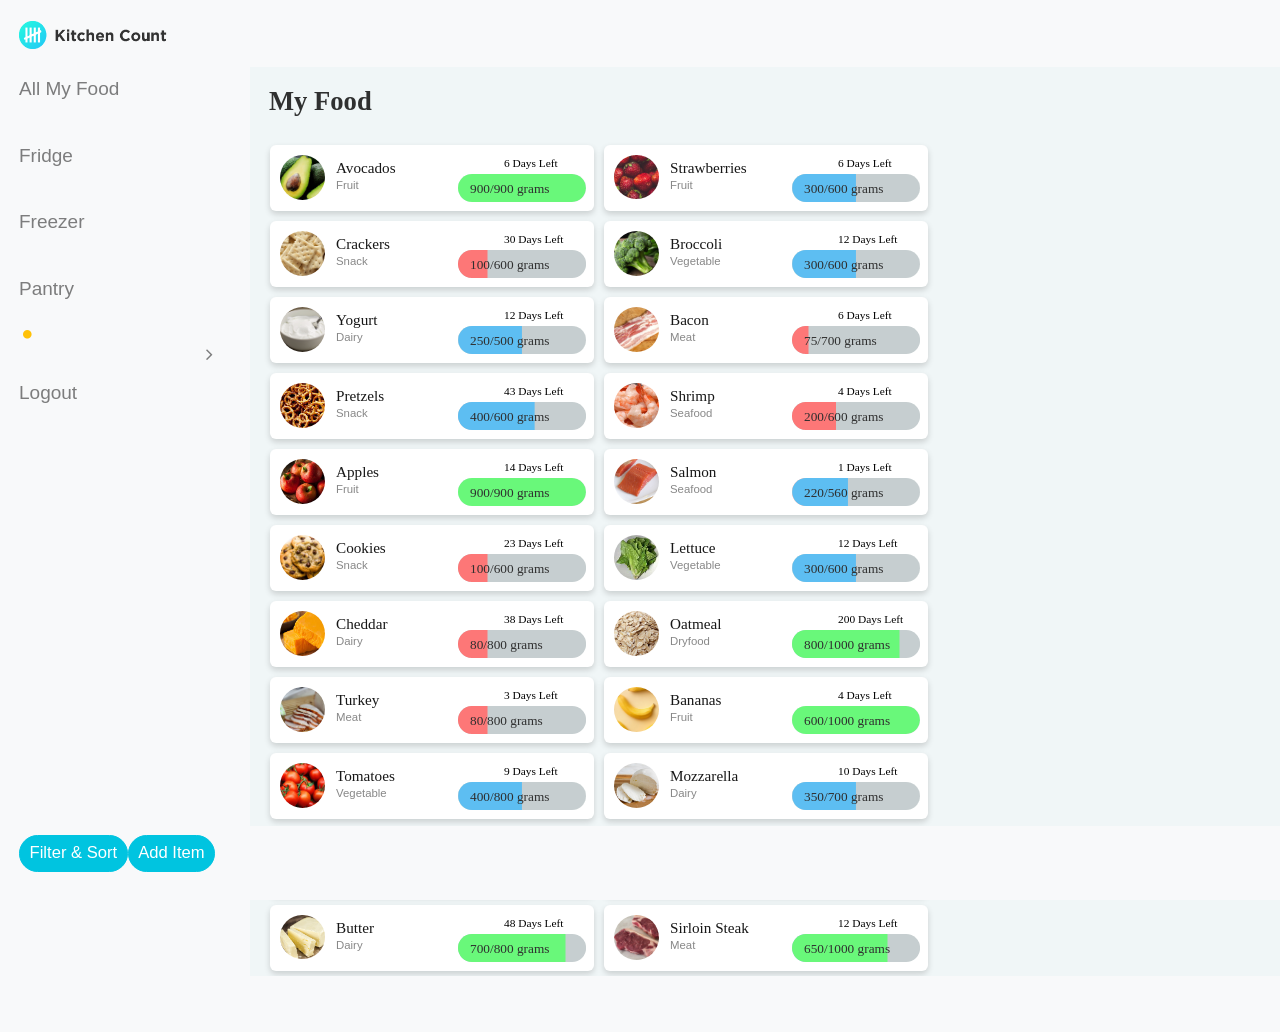
==== commit 1ecbfebd: "final update Final Update" ====
--- a/added.html
+++ b/added.html
@@ -56,6 +56,47 @@
           
             <span class="nav-link-text">Pantry</span>
           </a>
+               
+               
+               
+            <li class="nav-item dropdown">
+          <a class="nav-link dropdown-toggle mr-lg-2" id="alertsDropdown" href="#" data-toggle="dropdown" aria-haspopup="true" aria-expanded="false">
+            
+            <span class="d-lg-none">Alerts
+              <span class="badge badge-pill badge-warning">2 New</span>
+            </span>
+            <span class="indicator text-warning d-none d-lg-block">
+              <i class="fa fa-fw fa-circle"></i> 
+            </span>
+          </a>
+          <div class="dropdown-menu" aria-labelledby="alertsDropdown">
+            
+            
+            <a class="dropdown-item" href="#">
+              <span class="text-danger">
+                <strong>Epiring Soon</strong>
+              </span>
+              <span class="small float-right text-muted">1:45 PM</span>
+              <div class="dropdown-message small">Your salmon will expire in 1 day.</div>
+            </a>
+            
+            <a class="dropdown-item" href="#">
+              <span class="text-danger">
+                <strong>Running Low</strong>
+              </span>
+              <span class="small float-right text-muted">3:15 PM</span>
+              <div class="dropdown-message small">Only 75/700 grams of bacon left.</div>
+            </a>  
+              
+          </div>
+        </li>
+        
+        <li class="nav-item">
+          <a class="nav-link" data-toggle="modal" data-target="#exampleModal">Logout</a>
+        </li>
+               
+               
+               
         </li>
           
           
@@ -266,7 +307,8 @@
   <div class="modal-dialog modal-dialog-centered" role="document">
     <div class="modal-content">
       <div class="modal-header">
-        <h3 class="modal-title" id="exampleModalLongTitle">Add Food Item</h3>
+        <h3 class="modal-title" id="exampleModalLongTitle">Add Food</h3> -
+      
         <button type="button" class="close" data-dismiss="modal" aria-label="Close">
           <span aria-hidden="true">&times;</span>
         </button>
@@ -277,39 +319,60 @@
           
           <div class="card-body">
         <form>
-          <div class="form-group">
+          
             <div class="form-row">
               <div class="col-md-6">
-                <label for="exampleInputName">Item Name</label>
-                <input class="form-control" id="exampleInputName" type="text" aria-describedby="nameHelp" placeholder="Enter the name of the food item">
+                <label for="exampleInputEmail1">Item Name</label>
+                <input class="form-control" id="exampleInputName" type="text" aria-describedby="nameHelp" placeholder="Avocado">
               </div>
+            </div>  
+              
+              
+              
+                
+            <div class="form-group">   
+             <div class="form-row">    
               <div class="col-md-6">
                 <label for="exampleInputLastName">Quantity</label>
-                <input class="form-control" id="exampleInputLastName" type="text" aria-describedby="nameHelp" placeholder="Enter last name">
+                <input class="form-control" id="exampleInputLastName" type="text" aria-describedby="nameHelp" placeholder="900/900 grams">
               </div>
             </div>
-          </div>
-            
-            
-            
-          <div class="form-group">
+          
+               
+       
             <label for="exampleInputEmail1">Expiration</label>
-            <input class="form-control" id="exampleInputEmail1" type="email" aria-describedby="emailHelp" placeholder="Enter email">
-          </div>
-            
-          <div class="form-group">
-            <div class="form-row">
-              <div class="col-md-6">
-                <label for="exampleInputPassword1">Password</label>
-                <input class="form-control" id="exampleInputPassword1" type="password" placeholder="Password">
-              </div>
-              <div class="col-md-6">
-                <label for="exampleConfirmPassword">Confirm password</label>
-                <input class="form-control" id="exampleConfirmPassword" type="password" placeholder="Confirm password">
-              </div>
-            </div>
-          </div>
+            <input class="form-control" id="exampleInputEmail1" type="email" aria-describedby="emailHelp" placeholder="6 days">
+                
+            
+       
+                
+                
+                
+                <div class="dropdown">
+  <label for="exampleInputEmail1">Category</label>
+                    
+  <input class="form-control dropdown-toggle" type="email" id="dropdownMenuButton" data-toggle="dropdown" aria-haspopup="true" aria-expanded="false" placeholder="Fruit">
+  
+  <div class="dropdown-menu" aria-labelledby="dropdownMenuButton">
+    <a class="dropdown-item" href="#">Fruit</a>
+    <a class="dropdown-item" href="#">Vegetable</a>
+    <a class="dropdown-item" href="#">Meat</a>
+    <a class="dropdown-item" href="#">Dairy</a>
+    <a class="dropdown-item" href="#">Snack</a>
+    <a class="dropdown-item" href="#">Dry Food</a> 
+    <a class="dropdown-item" href="#">Seafood</a>  
+  </div>
+</div>
+                
+                
+                
+                
+                
+                
+        <!--    <label for="exampleInputEmail1">Category</label>
+            <input class="form-control" id="exampleInputEmail1" type="email" aria-describedby="emailHelp" placeholder="Enter email"> -->
          
+         </div>
         </form>
         
       </div>
@@ -321,8 +384,8 @@
         <button type="button" class="btn btn-secondary btn-sm" data-dismiss="modal">Cancel</button>
         <!--<button class="insert-button btn-primary">Add</button> -->
           
-          
-      <button type="button" class="btn btn-primary btn-sm" data-dismiss="modal">Add item</button>
+                                                    
+          <button type="button" class="btn btn-primary btn-sm"><a href="added.html">Add Item</a></button>
       </div>
     </div>
   </div>
@@ -335,13 +398,76 @@
   <div class="modal-dialog modal-dialog-centered" role="document">
     <div class="modal-content">
       <div class="modal-header">
-        <h3> Strawberries</h3>
+        <h3> Edit Item</h3>
         <button type="button" class="close" data-dismiss="modal" aria-label="Close">
           <span aria-hidden="true">&times;</span>
         </button>
       </div>
       <div class="modal-body">
-        ...
+    
+          
+          
+             <div class="card-body">
+        <form>
+          
+            <div class="form-row">
+              <div class="col-md-6">
+                <label for="exampleInputEmail1">Item Name</label>
+                <input class="form-control" id="exampleInputName" type="text" aria-describedby="nameHelp" placeholder="Strawberries">
+              </div>
+            </div>  
+              
+              
+              
+                
+            <div class="form-group">   
+             <div class="form-row">    
+              <div class="col-md-6">
+                <label for="exampleInputLastName">Quantity</label>
+                <input class="form-control" id="exampleInputLastName" type="text" aria-describedby="nameHelp" placeholder="300/600 grams">
+              </div>
+            </div>
+          
+               
+       
+            <label for="exampleInputEmail1">Expiration</label>
+            <input class="form-control" id="exampleInputEmail1" type="email" aria-describedby="emailHelp" placeholder="6 days">
+                
+            
+       
+                
+                
+                
+                <div class="dropdown">
+  <label for="exampleInputEmail1">Category</label>
+                    
+  <input class="form-control dropdown-toggle" type="email" id="dropdownMenuButton" data-toggle="dropdown" aria-haspopup="true" aria-expanded="false" placeholder="Fruit">
+  
+  <div class="dropdown-menu" aria-labelledby="dropdownMenuButton">
+    <a class="dropdown-item" href="#">Fruit</a>
+    <a class="dropdown-item" href="#">Vegetable</a>
+    <a class="dropdown-item" href="#">Meat</a>
+    <a class="dropdown-item" href="#">Dairy</a>
+    <a class="dropdown-item" href="#">Snack</a>
+    <a class="dropdown-item" href="#">Dry Food</a> 
+    <a class="dropdown-item" href="#">Seafood</a>  
+  </div>
+</div>
+                
+                
+                
+                
+                
+                
+        <!--    <label for="exampleInputEmail1">Category</label>
+            <input class="form-control" id="exampleInputEmail1" type="email" aria-describedby="emailHelp" placeholder="Enter email"> -->
+         
+         </div>
+        </form>
+        
+      </div>
+          
+          
       </div>
       <div class="modal-footer">
         <button type="button" class="btn btn-secondary" data-dismiss="modal">Cancel</button>
@@ -393,6 +519,18 @@
           
 
   <div class="grid">
+      
+      
+          <div class="element-item fruit " data-category="fruit" data-toggle="modal" data-target="#editmodal">
+        <h5 class="name">Avocados</h5>      
+          <p class="symbol"><img src= img/avo.jpg width="45px;" style="border-radius:50px;"></p>  
+        <p class="type">Fruit</p>      
+        <p class="bar"><img src= img/100.png ></p>   
+        <p class="weight">900/900 grams</p>  
+        <p class="number">6 Days Left</p>   
+      </div>
+      
+      
       
       <div class="element-item fruit " data-category="fruit" data-toggle="modal" data-target="#editmodal">
         <h5 class="name">Strawberries</h5>      
@@ -512,7 +650,7 @@
       </div>
       
       <div class="element-item dairy " data-category="transition">
-        <h5 class="name">Cheddar Cheese</h5>
+        <h5 class="name">Cheddar</h5>
         <p class="symbol"><img src= img/cheddar.jpg width="45px;" style="border-radius:50px;"></p>  
         <!--<p class="symbol"><img src= img/lettuce.jpg width="45px;"></p> -->
          <p class="type">Dairy</p>
@@ -565,7 +703,7 @@
       </div>
       
       <div class="element-item dairy " data-category="dairy">
-        <h5 class="name">Mozzarella Cheese</h5>
+        <h5 class="name">Mozzarella</h5>
          <p class="symbol"><img src= img/mozz.jpg width="45px;" style="border-radius:50px;"></p>  
         <!--<p class="symbol"><img src= img/lettuce.jpg width="45px;"></p> -->
          <p class="type">Dairy</p>
@@ -896,12 +1034,12 @@
       <div class="modal-dialog" role="document">
         <div class="modal-content">
           <div class="modal-header">
-            <h5 class="modal-title" id="exampleModalLabel">Ready to Leave?</h5>
+            <h3 class="modal-title" id="exampleModalLabel">Logout</h3>
             <button class="close" type="button" data-dismiss="modal" aria-label="Close">
               <span aria-hidden="true">×</span>
             </button>
           </div>
-          <div class="modal-body">Select "Logout" below if you are ready to end your current session.</div>
+          <div class="modal-body">Press the "Logout" button below if you are ready to end your session.</div>
           <div class="modal-footer">
             <button class="btn btn-secondary" type="button" data-dismiss="modal">Cancel</button>
             <a class="btn btn-primary" href="login.html">Logout</a>
--- a/css/sb-admin.css
+++ b/css/sb-admin.css
@@ -431,11 +431,11 @@
     background: #f8f9fa;
   }
   #mainNav.navbar-light .navbar-collapse .navbar-sidenav li.active a {
-    color: #000 !important;
+    color: #ffffff !important;
     background-color: #e9ecef;
   }
   #mainNav.navbar-light .navbar-collapse .navbar-sidenav li.active a:focus, #mainNav.navbar-light .navbar-collapse .navbar-sidenav li.active a:hover {
-    color: #000;
+    color: #ffffff;
   }
   #mainNav.navbar-light .navbar-collapse .navbar-sidenav > .nav-item .sidenav-second-level,
   #mainNav.navbar-light .navbar-collapse .navbar-sidenav > .nav-item .sidenav-third-level {
--- a/css/isotope-docs.css
+++ b/css/isotope-docs.css
@@ -91,6 +91,15 @@
   vertical-align: baseline;
 }
 
+
+.badge-warning {
+ 
+background-color: #00C4E0;
+color: white;    
+    
+}
+
+
 /**
  * Add the correct display in IE 10-.
  * 1. Add the correct display in IE.
@@ -472,7 +481,7 @@
   display: inline-block;
   padding: 5px 15px;
   margin-bottom: 4px;
-  width:110px;    
+  width: 98px;    
   font-family: 'gothambook';    
   background-color: #DAE1E2;
   background-image: linear-gradient( hsla(0, 0%, 0%, 0), hsla(0, 0%, 0%, 0.1) 
@@ -1161,7 +1170,7 @@
 
 body {
   color: #626262;
-  background: #262524;
+  background: #23D6F0;
 }
 
 /* ---- links ---- */
@@ -1180,7 +1189,7 @@
 a:active,
 a:active code {
   color: #1FB;
-  background: #161615;
+  background: #23D6F0;
 }
 
 /* ---- headers ---- */
@@ -1634,7 +1643,7 @@
 .element-item {
   position: relative;
   float: left;
-  width: 356px;
+  width: 324px;
   height: 66px;
   margin: 5px;
   padding: 10px;
@@ -1663,7 +1672,7 @@
   top: 14px;
   text-transform: none;
   letter-spacing: 0;
-  font-size: 0.9em;
+  font-size: 0.8em;
   font-weight: normal;
   color: #171717;    
 }
@@ -1692,7 +1701,7 @@
 
 .element-item .number {
   position: absolute;
-  left: 254px;
+  left: 234px;
   top: 10px;
   font-size: 0.6em;
   font-family: 'gothambook'; 
@@ -1708,7 +1717,7 @@
 
 .element-item .weight {
   position: absolute;
-  left: 238px;
+  left: 200px;
   top: 34px;
   font-size: 0.7em;
   font-family: 'gothambook';    
@@ -1717,7 +1726,7 @@
 
 .element-item .bar {
   position: absolute;
-  left: 220px;
+  left: 188px;
   top: 29px;
   font-size: 0.8em;
 }
